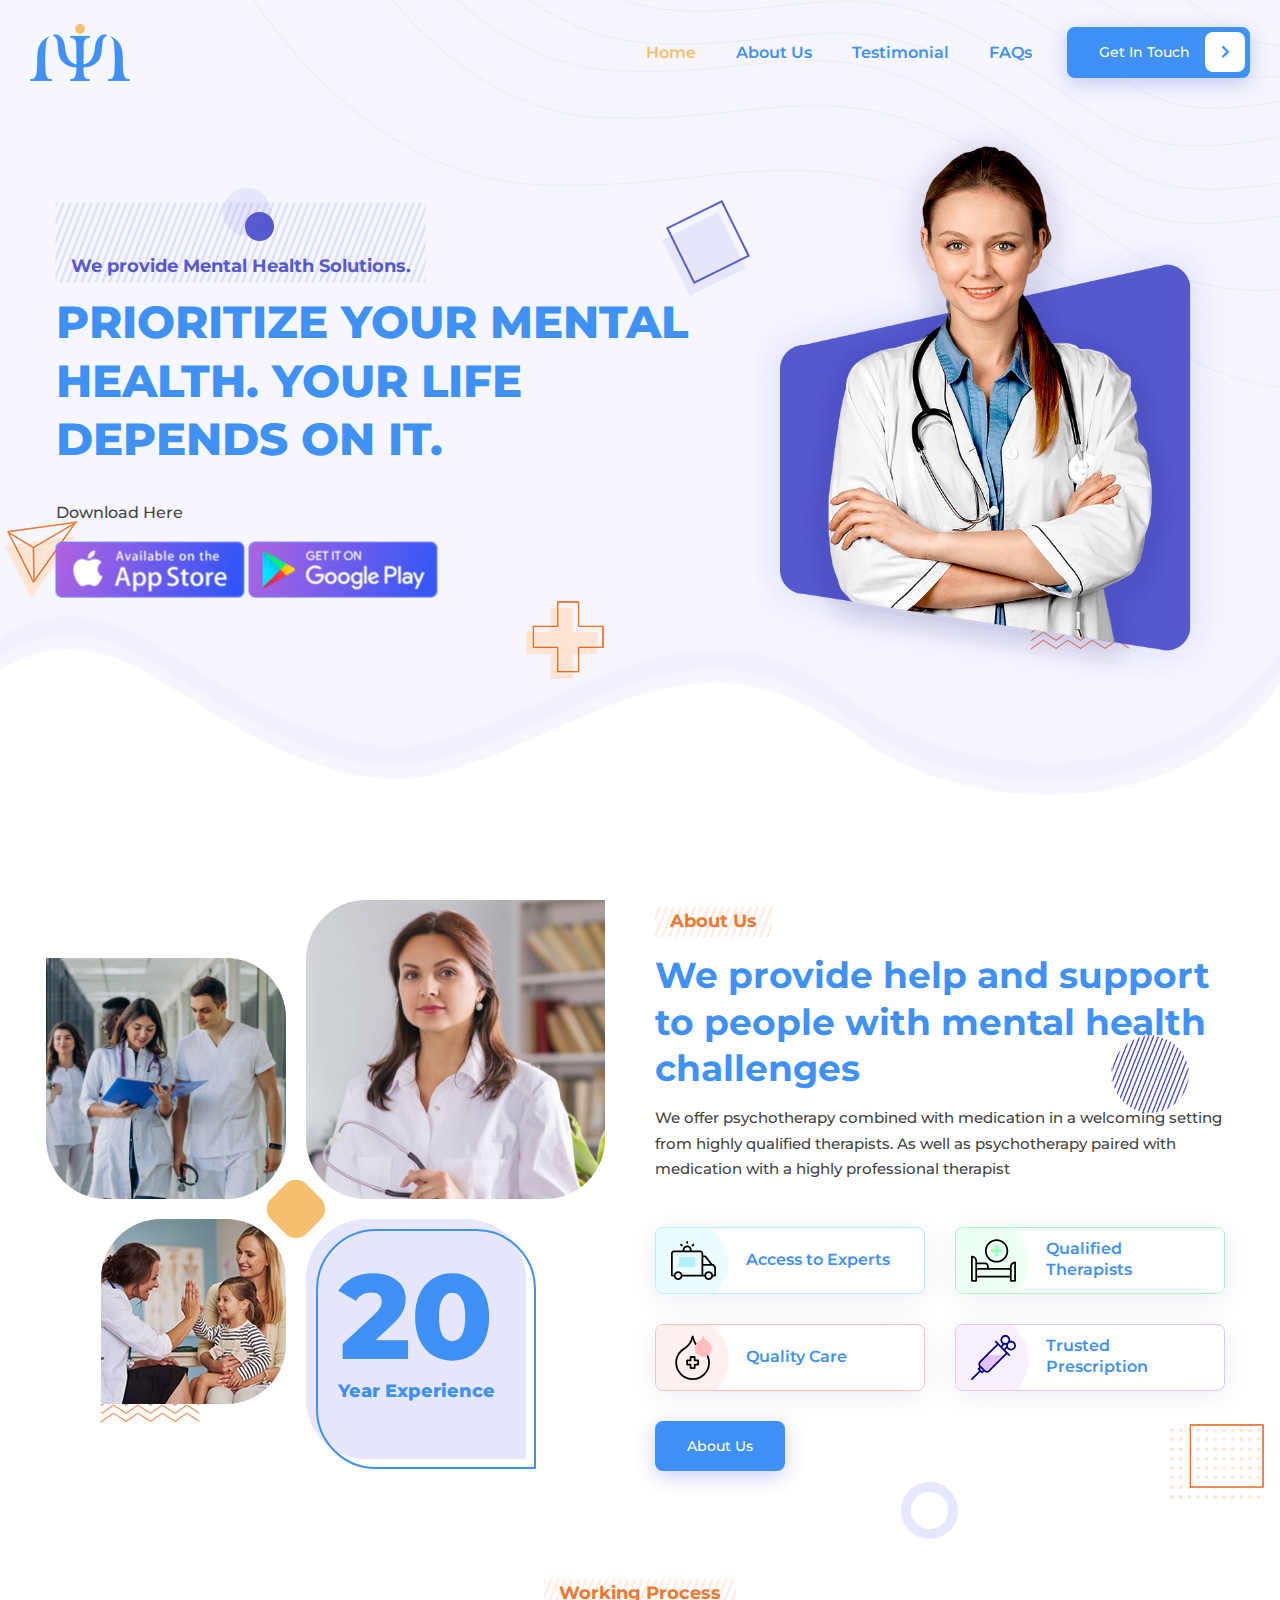
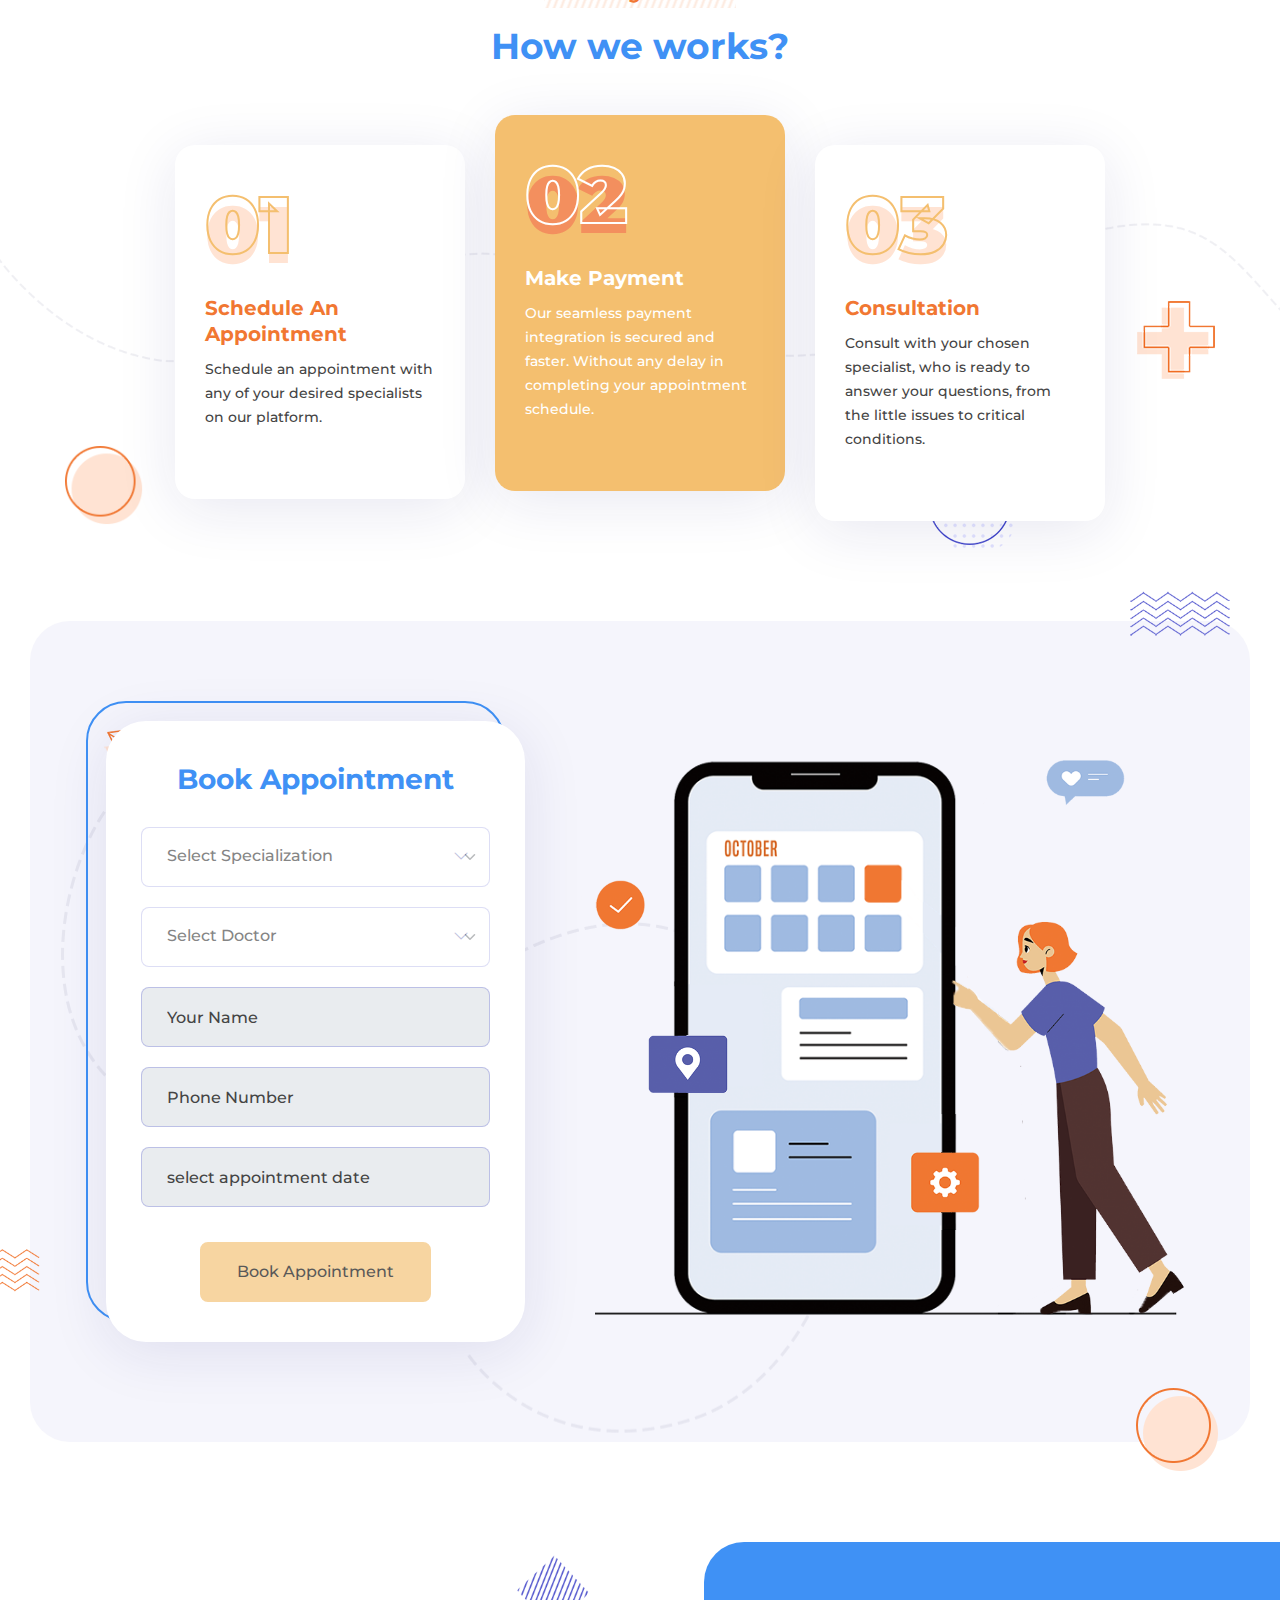
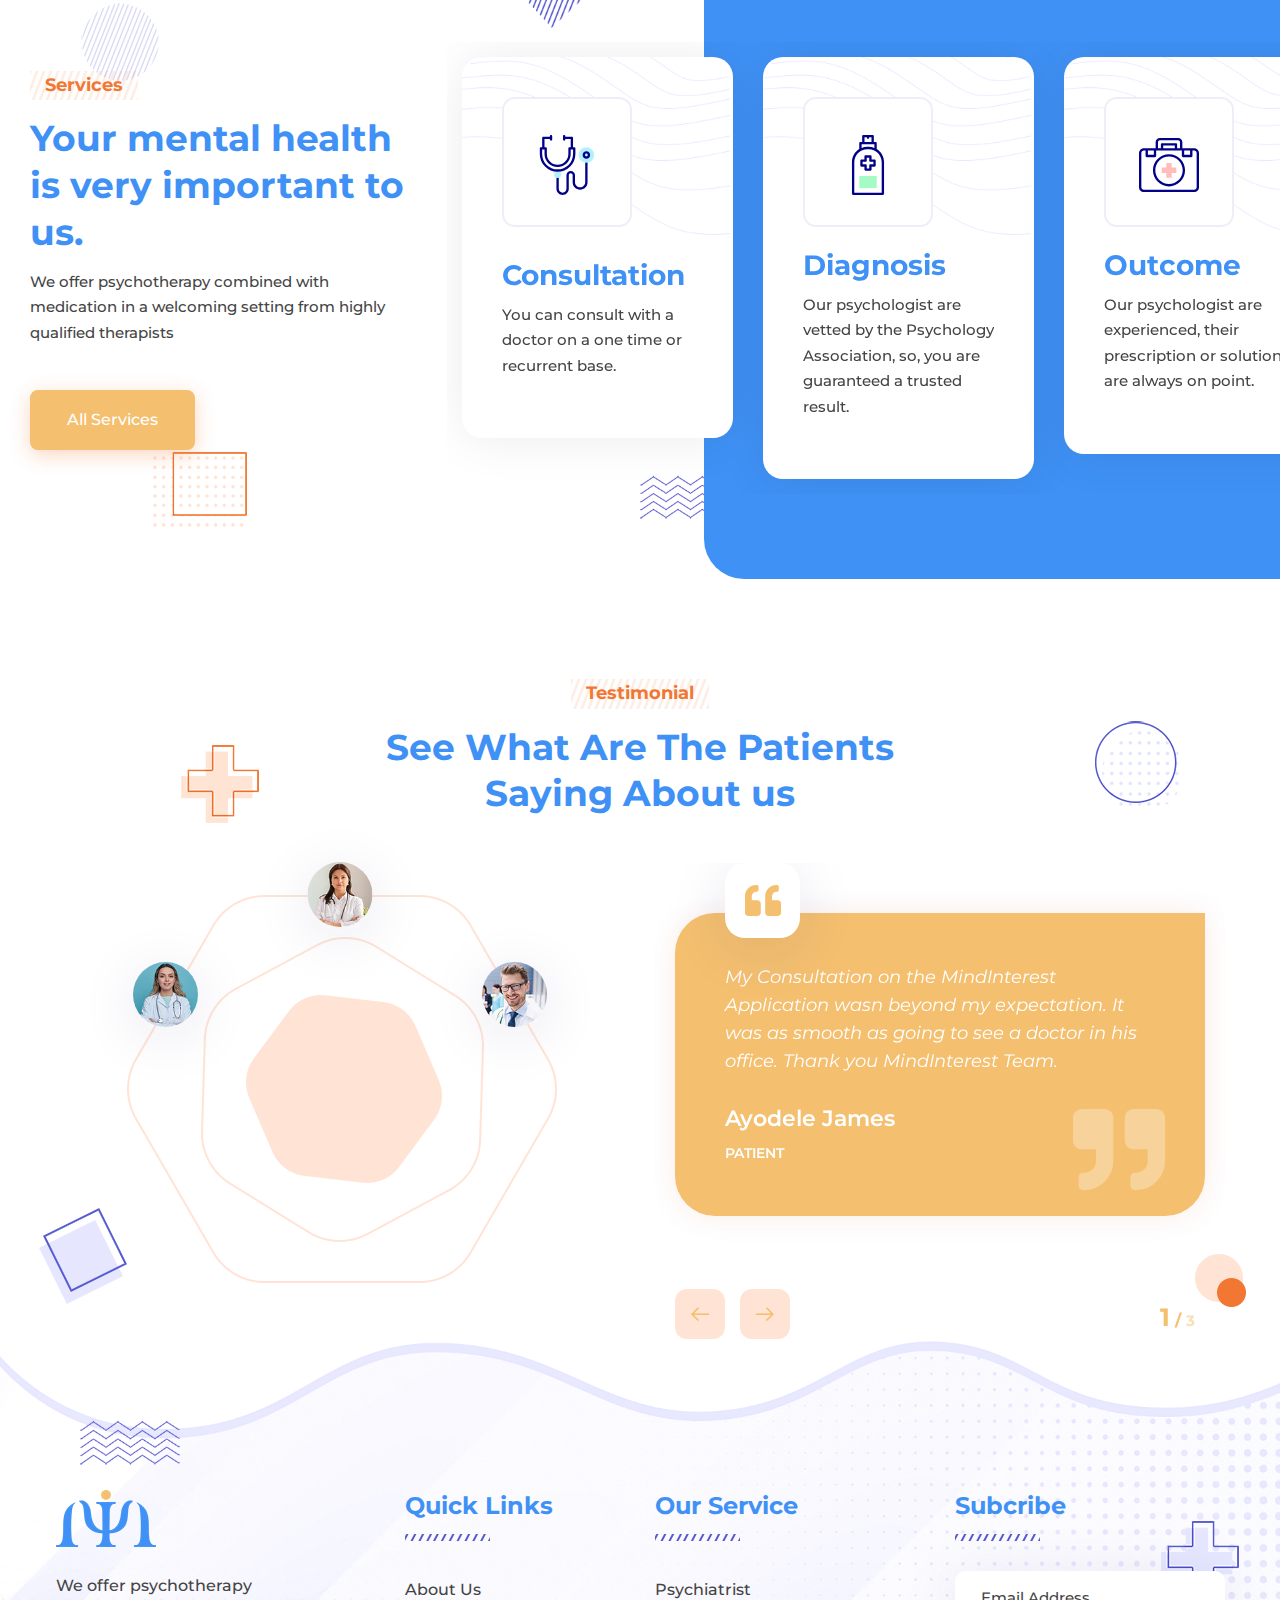
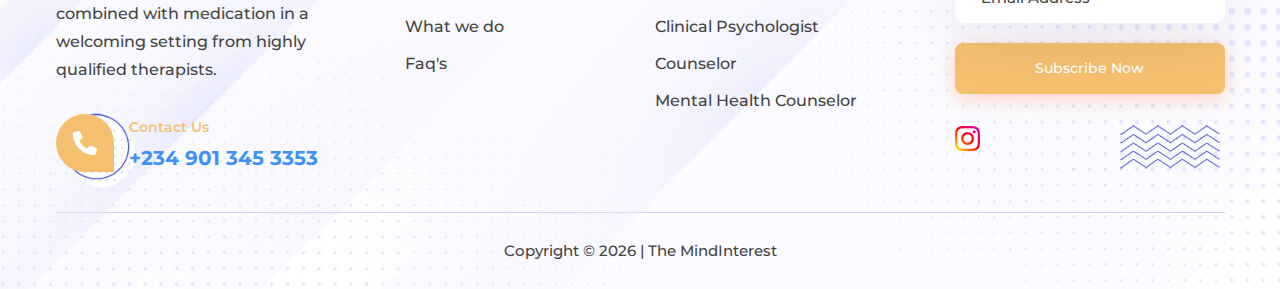
==== index.html @ 2b5a450e "added all the project files" ====
<!DOCTYPE html>
<html lang="en">
<head>
	
	<!-- META ============================================= -->
	<meta charset="utf-8">
	<meta http-equiv="X-UA-Compatible" content="IE=edge">
	
	<!-- OG -->
	<meta name="robots" content="index, follow">
	<meta name="keywords" content="ADHD, Depression, PTSD, e-Healthcare, Medical Health Center, Psychologist, mental health disorders; anxiety, depression, and other psychological disorders" />
	<meta name="author" content="Leom Technologies Limited" />
	<meta name="author" content="Aransiola Ayodele" />
	<meta name="author" content="Ameh Friday Revelation" />
	<meta name="description" content="The MindInterest is an app specially developed to help persons struggling with mental health
	disorders; anxiety, depression, and other psychological disorders." />
	
	<meta property="og:url" content="https://themindinterest.com"/>
	<meta property="og:site_name" content="The MindInterest - Psychologist, Medical & e-Healthcare Platform"/>
	<meta property="og:type" content="website"/>
	<meta property="og:locale" content="en_us"/>
	<meta property="og:title" content="The MindInterest - Psychologist, Medical & e-Healthcare Platform" />
	<meta property="og:description" content="The MindInterest is an app specially developed to help persons struggling with mental health
	disorders; anxiety, depression, and other psychological disorders."/>
	<meta property="og:image" content="https://themindinterest.com/demo-image/brandlogo.pdf"/>
	
	<meta name="twitter:card" content="summary"/>
	<meta name="twitter:url" content="https://twitter.com/leomofthings"/>
	<meta name="twitter:creator" content="@leomofthings"/>
	<meta name="twitter:title" content="PM, Frontend Developer, Community Manager"/>

	
	<meta name="format-detection" content="telephone=no">
	
	<!-- FAVICONS ICON ============================================= -->
	<link rel="icon" href="images/brand-logo/favicon_io/android-chrome-512x512.png" type="image/x-icon" />
	<link rel="shortcut icon" type="image/x-icon" href="images/brand-logo/favicon_io/android-chrome-512x512.png" />
	
	<!-- PAGE TITLE HERE ============================================= -->
	<title>The MindInterest - Home</title>
	
	<!-- MOBILE SPECIFIC ============================================= -->
	<meta name="viewport" content="width=device-width, initial-scale=1">
	
	<!-- All PLUGINS CSS ============================================= -->
    <link rel="stylesheet" type="text/css" href="vendor/bootstrap-select/css/bootstrap-select.min.css">
	<link rel="stylesheet" href="vendor/swiper/swiper.min.css">
    <link rel="stylesheet" type="text/css" href="css/style.css">
	
	<!-- Google Fonts -->
	<link rel="preconnect" href="https://fonts.googleapis.com">
	<link rel="preconnect" href="https://fonts.gstatic.com" crossorigin>
	<link href="https://fonts.googleapis.com/css2?family=Montserrat:wght@100;200;300;400;500;600;700;800;900&family=Poppins:wght@100;200;300;400;500;600;700;800;900&display=swap" rel="stylesheet">

</head>
<body>
<div class="page-wraper">
	<div id="loading-icon-bx">
		<div class="loading-inner">
			<div class="load-one"></div>
			<div class="load-two"></div>
			<div class="load-three"></div>
		</div>
	</div>

	<!-- header -->
	<header class="header header-transparent rs-nav">
		<!-- main header -->
		<div class="sticky-header navbar-expand-lg">
			<div class="menu-bar clearfix">
				<div class="container-fluid clearfix">
					<!-- website logo -->
					<div class="menu-logo logo-dark">
						<a href="index.html"><img src="images/brand-logo/home--logo.png" alt="the mindinterest logo"></a>
					</div>
					<!-- nav toggle button -->
					<button class="navbar-toggler collapsed menuicon justify-content-end" type="button" data-bs-toggle="collapse" data-bs-target="#menuDropdown" aria-controls="menuDropdown" aria-expanded="false" aria-label="Toggle navigation">
						<span></span>
						<span></span>
						<span></span>
					</button>
					<!-- extra nav -->
					<div class="secondary-menu">
						<ul>
							<li class="num-bx"><a href="tel:+2349013453353"><i class="fas fa-phone-alt"></i> +234 901 345 3353</a></li>
							<li class="btn-area"><a href="contact-us.html" class="btn btn-primary shadow">Get In Touch<i class="btn-icon-bx fas fa-chevron-right"></i></a></li>
						</ul>
					</div>
					<div class="menu-links navbar-collapse collapse justify-content-end" id="menuDropdown">
						<div class="menu-logo">
							<a href="index.html"><img src="images/brand-logo/home--logo.png" alt="the mindinterest logo"></a>
						</div>
						<ul class="nav navbar-nav">	
							<li class="active"><a href="index.html">Home</a></li>
							<li><a href="about-us.html">About Us</a></li>
							<li><a href="#testimonial">Testimonial</a></li>
							<li><a href="faq.html">FAQs</a></li>
						</ul>
						<ul class="social-media">
							<li><a target="_blank" href="https://www.facebook.com/" class="btn btn-primary"><i class="fab fa-facebook-f"></i></a></li>
							<li><a target="_blank" href="https://www.linkedin.com/" class="btn btn-primary"><i class="fab fa-linkedin-in"></i></a></li>
							<li><a target="_blank" href="https://twitter.com/" class="btn btn-primary"><i class="fab fa-twitter"></i></a></li>
						</ul>
						<div class="menu-close">
							<i class="ti-close"></i>
						</div>
					</div>
					<!-- Navigation Menu END ==== -->
				</div>
			</div>
		</div>
		<!-- main header END -->
	</header>
	<!-- header END -->
 
	<div class="page-content bg-white">
		
		<!-- Main Banner -->
		<div class="main-banner" style="background-image:url(images/main-banner/bg1.jpg);">
			<div class="container inner-content">
				<div class="row align-items-center">
					<div class="col-lg-7 col-md-6 col-sm-7">
						<h6 class="title-ext text-primary"><br /><br />We provide Mental Health Solutions.</h6>
						<h1>PRIORITIZE YOUR MENTAL HEALTH. YOUR LIFE DEPENDS ON IT.</h1>
						<p>Download Here</p>
						<a href="#!"><img src="images/stores/app-store.png" alt=""></a>
						<a href="#!"><img src="images/stores/play-store.png" alt=""></a>
					</div>
					<div class="col-lg-5 col-md-6 col-sm-5">
						<div class="banner-img">
							<img src="images/demo-images/doctor.png" alt="doctor's image with stesthoscope on her neck">
						</div>
					</div>
				</div>
			</div>
			<img class="pt-img1 animate1" src="images/shap/trangle-orange.png" alt="">
			<img class="pt-img2 animate2" src="images/shap/square-blue.png" alt="">
			<img class="pt-img3 animate3" src="images/shap/chicle-blue-2.png" alt="">
			<img class="pt-img4 animate4" src="images/shap/plus-orange.png" alt="">
			<img class="pt-img5 animate-wave" src="images/shap/wave-orange.png" alt="">
		</div>
		
		<!-- About us -->
		<section class="section-sp1 about-area">
			<div class="container">
				<div class="row align-items-center">
					<div class="col-lg-6 mb-30">
						<div class="about-thumb-area">
							<ul>
								<li><img class="about-thumb1" src="images/demo-images/pic-1.jpg" alt="two doctors viewing patient information on a card"></li>
								<li><img class="about-thumb2" src="images/demo-images/pic-2.jpg" alt="a female doctor holding stesthoscope"></li>
								<li><img class="about-thumb3" src="images/demo-images/pic-3.jpg" alt="a female doctor playing with a child sitting on her mother's leg"></li>
								<li><div class="exp-bx">20<span>Year Experience</span></div></li>
							</ul>
						</div>
					</div>
					<div class="col-lg-6 mb-30">
						<div class="heading-bx">
							<h6 class="title-ext text-secondary">About Us</h6>
							<h2 class="title">We provide help and support to people with mental health challenges</h2>
							<p>We offer psychotherapy combined with medication in a welcoming setting from highly qualified therapists.
								As well as psychotherapy paired with medication with a highly professional therapist
							</p>
						</div>
						<div class="row">
							<div class="col-lg-6 col-sm-6 mb-30 mb-sm-20">
								<div class="feature-container feature-bx1 feature1">
									<div class="icon-md">
										<span class="icon-cell">
											<svg enable-background="new 0 0 512 512" height="85" viewBox="0 0 512 512" width="85" xmlns="http://www.w3.org/2000/svg">
												<path d="m509.82 327.343-21.991-27.599c-1.896-2.381-4.775-3.768-7.82-3.768h-7.712l-74.353-93.385c-1.897-2.383-4.777-3.771-7.823-3.771h-22.862v-22.765c0-19.014-15.43-34.483-34.396-34.483h-97.678v-4.552c0-28.428-23.127-51.555-51.555-51.555s-51.555 23.127-51.555 51.555v4.552h-97.678c-18.966 0-34.397 15.47-34.397 34.484v251.241c0 5.523 4.478 10 10 10h22.279c4.628 22.794 24.758 39.999 48.815 39.999s44.186-17.205 48.814-39.999h250.37c4.628 22.794 24.757 39.999 48.814 39.999s44.187-17.205 48.815-39.999h24.093c5.522 0 10-4.477 10-10v-93.722c0-2.264-.769-4.461-2.18-6.232zm-124.52-108.523 61.432 77.156h-79.474v-77.156zm-233.226-81.799c0-17.399 14.155-31.555 31.555-31.555s31.555 14.156 31.555 31.555v4.552h-63.109v-4.552zm-132.074 39.035c0-7.986 6.459-14.483 14.397-14.483h298.464c7.938 0 14.396 6.497 14.396 14.483v241.241h-217.35c-4.628-22.794-24.757-39.999-48.814-39.999s-44.187 17.205-48.815 39.999h-12.278zm61.094 281.24c-16.44 0-29.816-13.458-29.816-29.999s13.376-29.999 29.816-29.999 29.815 13.458 29.815 29.999-13.375 29.999-29.815 29.999zm347.998 0c-16.44 0-29.815-13.458-29.815-29.999s13.375-29.999 29.815-29.999 29.816 13.458 29.816 29.999-13.376 29.999-29.816 29.999zm62.908-39.999h-14.093c-4.628-22.794-24.758-39.999-48.815-39.999s-44.186 17.205-48.814 39.999h-13.02v-101.321h107.932l16.81 21.096z"/>
												<path d="m183.629 66.808c5.522 0 10-4.477 10-10v-12.104c0-5.523-4.478-10-10-10s-10 4.477-10 10v12.104c0 5.523 4.477 10 10 10z"/>
												<path d="m236.764 94.969c1.934 1.829 4.404 2.736 6.871 2.736 2.652 0 5.299-1.048 7.266-3.127l10.626-11.229c3.796-4.011 3.621-10.341-.391-14.137s-10.341-3.621-14.137.391l-10.626 11.229c-3.796 4.012-3.621 10.341.391 14.137z"/>
												<path d="m116.358 94.579c1.967 2.078 4.613 3.126 7.266 3.126 2.467 0 4.938-.907 6.871-2.737 4.012-3.796 4.187-10.125.391-14.137l-10.627-11.229c-3.796-4.011-10.126-4.187-14.137-.39-4.012 3.796-4.187 10.125-.391 14.137z"/>
												<path d="m90.896 216.592h184.372v113.287h-184.372z" fill="#b2f0fb"/>
											</svg>
										</span> 
									</div>
									<div class="icon-content">
										<h4 class="ttr-title">Access to Experts</h4>
									</div>
								</div>
							</div>
							<div class="col-lg-6 col-sm-6 mb-30 mb-sm-20">
								<div class="feature-container feature-bx1 feature2">
									<div class="icon-md">
										<span class="icon-cell">
											<svg enable-background="new 0 0 512 512" height="85" viewBox="0 0 512 512" width="85" xmlns="http://www.w3.org/2000/svg">
												<path d="m351.524 124.49h-37.907v-37.907h-44.657v37.907h-37.906v44.657h37.906v37.907h44.657v-37.907h37.907z" fill="#a4fcc4"/>
												<path d="m291.289 279.415c73.114 0 132.597-59.482 132.597-132.597s-59.483-132.596-132.597-132.596-132.598 59.482-132.598 132.596 59.484 132.597 132.598 132.597zm0-245.193c62.086 0 112.597 50.511 112.597 112.597s-50.511 112.597-112.597 112.597c-62.087 0-112.598-50.511-112.598-112.597s50.511-112.597 112.598-112.597z"/>
												<path d="m502 267.736c-32.668 0-59.245 26.577-59.245 59.245v13.605h-240.266v-19.048c0-23.625-19.221-42.846-42.846-42.846h-90.398v-17.584c0-32.668-26.577-59.245-59.245-59.245-5.522 0-10 4.478-10 10v275.914c0 5.522 4.478 10 10 10h49.245c5.522 0 10-4.478 10-10v-39.327h373.51v39.327c0 5.522 4.478 10 10 10h49.245c5.522 0 10-4.478 10-10v-210.041c0-5.522-4.478-10-10-10zm-342.356 30.957c12.598 0 22.846 10.249 22.846 22.846v19.048h-113.245v-41.894zm-110.399 179.085h-29.245v-254.623c16.812 4.434 29.245 19.77 29.245 37.954zm20-49.327v-67.864h373.51v67.864zm422.755 49.327h-29.245v-150.797c0-18.185 12.434-33.521 29.245-37.954z"/>
											</svg>
										</span> 
									</div>
									<div class="icon-content">
										<h4 class="ttr-title">Qualified Therapists</h4>
									</div>
								</div>
							</div>
							<div class="col-lg-6 col-sm-6 mb-30 mb-sm-20">
								<div class="feature-container feature-bx1 feature3">
									<div class="icon-md">
										<span class="icon-cell">
											<svg enable-background="new 0 0 512 512" height="85" viewBox="0 0 512 512" width="85" xmlns="http://www.w3.org/2000/svg">
												<path d="m397.886 191.161c-3.545-4.235-9.852-4.797-14.087-1.252-4.235 3.544-4.797 9.851-1.253 14.086 26.684 31.893 41.165 72.339 40.775 113.888-.886 94.681-79.215 172.782-174.608 174.1-48.125.666-93.326-17.479-127.401-51.087-33.708-33.246-52.272-77.526-52.272-124.685 0-59.98 30.361-115.236 81.216-147.809 51.27-32.838 79.187-66.186 93.348-111.507l2.581-8.26 2.58 8.257c9.333 29.869 25.53 55.364 49.516 77.939 4.02 3.786 10.35 3.593 14.136-.428 3.785-4.021 3.594-10.351-.429-14.136-21.713-20.438-35.736-42.471-44.133-69.341l-12.125-38.802c-1.305-4.175-5.171-7.018-9.545-7.018s-8.24 2.843-9.545 7.018l-12.126 38.807c-12.639 40.45-38.072 70.545-85.045 100.63-56.624 36.268-90.429 97.819-90.429 164.65 0 52.553 20.679 101.891 58.228 138.924 37.248 36.736 86.47 56.867 138.888 56.865.941 0 1.891-.006 2.833-.02 51.527-.712 100.087-21.236 136.733-57.792 36.664-36.573 57.12-84.914 57.6-136.118.432-46.301-15.704-91.371-45.436-126.909z"/>
												<path d="m279.576 280.012v-29.712c0-5.523-4.478-10-10-10h-46.783c-5.522 0-10 4.477-10 10v29.712h-29.711c-5.522 0-10 4.477-10 10v46.783c0 5.523 4.478 10 10 10h29.711v29.711c0 5.523 4.478 10 10 10h46.783c5.522 0 10-4.477 10-10v-29.711h29.712c5.522 0 10-4.477 10-10v-46.783c0-5.523-4.478-10-10-10zm19.712 46.783h-29.712c-5.522 0-10 4.477-10 10v29.711h-26.783v-29.711c0-5.523-4.478-10-10-10h-29.711v-26.783h29.711c5.522 0 10-4.477 10-10v-29.712h26.783v29.712c0 5.523 4.478 10 10 10h29.712z"/>
												<path d="m369.497 246.666c51.239-.708 92.983-42.352 93.459-93.223.313-33.486-16.989-62.983-43.266-79.911-21.598-13.914-37.772-29.46-45.4-53.873l-6.143-19.659-6.143 19.661c-7.603 24.331-23.627 39.927-45.19 53.738-26.16 16.756-43.48 45.945-43.48 79.151 0 52.43 43.18 94.848 96.163 94.116z" fill="#ffbdbc"/>
											</svg>
										</span> 
									</div>
									<div class="icon-content">
										<h4 class="ttr-title">Quality Care</h4>
									</div>
								</div>
							</div>
							<div class="col-lg-6 col-sm-6 mb-30 mb-sm-20">
								<div class="feature-container feature-bx1 feature4">
									<div class="icon-md">
										<span class="icon-cell">
											<svg enable-background="new 0 0 512 512" height="85" viewBox="0 0 512 512" width="85" xmlns="http://www.w3.org/2000/svg">	
												<path d="m181.049 229.112-76.87 76.971c-14.045 14.07-14.045 36.883 0 50.953l50.881 50.974c14.045 14.07 36.815 14.07 50.86 0l178.611-178.899h-203.482z" fill="#e2c4ff"/>
												<path d="m495.277 81.339c-10.57-10.578-24.625-16.403-39.574-16.403-3.325 0-6.605.288-9.813.853 3.065-17.397-2.103-35.975-15.505-49.387-10.57-10.577-24.624-16.402-39.574-16.402s-29.003 5.825-39.573 16.402c-21.816 21.83-21.816 57.352 0 79.182 2.71 2.712 5.648 5.111 8.772 7.18l-18.689 18.716-52.105-52.184c-3.902-3.907-10.233-3.912-14.142-.012-3.908 3.902-3.914 10.234-.011 14.143l18.64 18.67-196.602 196.922c-17.56 17.593-17.902 46.002-1.029 64.017l-16.422 16.452c-3.896 3.903-3.896 10.226 0 14.129l12.383 12.406-88.75 88.913c-3.901 3.909-3.896 10.24.013 14.142 1.953 1.948 4.509 2.922 7.065 2.922 2.562 0 5.125-.979 7.078-2.936l88.724-88.887 12.357 12.38c1.876 1.88 4.422 2.936 7.078 2.936s5.202-1.056 7.078-2.936l16.396-16.426c8.547 8.028 19.644 12.432 31.418 12.432 12.28 0 23.825-4.79 32.506-13.487l196.588-196.91 18.617 18.648c1.953 1.956 4.515 2.935 7.077 2.935 2.557 0 5.113-.975 7.065-2.923 3.908-3.902 3.914-10.234.011-14.143l-52.155-52.24 18.732-18.758c2.054 3.126 4.453 6.09 7.198 8.836 10.57 10.577 24.624 16.402 39.573 16.402s29.003-5.825 39.574-16.402c21.817-21.831 21.817-57.352.001-79.182zm-129.892-50.8c6.792-6.796 15.822-10.539 25.426-10.539s18.635 3.743 25.427 10.539c13.407 13.416 13.997 34.875 1.773 49.001-.638.583-1.266 1.183-1.881 1.799-.616.617-1.214 1.245-1.795 1.882-6.533 5.671-14.791 8.766-23.524 8.766-9.604 0-18.634-3.743-25.427-10.54-14.025-14.035-14.025-36.873.001-50.908zm-239.787 380.799-24.74-24.786 9.327-9.344 14.287 14.313 10.454 10.473zm73.244-10.392c-4.903 4.912-11.42 7.617-18.352 7.617s-13.449-2.705-18.353-7.617l-50.881-50.975c-10.134-10.152-10.134-26.672-.001-36.823l196.578-196.898 87.616 87.767zm177.227-244.657-20.619-20.654 24.634-24.669c3.498.676 7.086 1.021 10.727 1.021 3.325 0 6.606-.288 9.813-.853-1.189 6.75-1.139 13.678.151 20.413zm105.062-9.905c-6.792 6.796-15.823 10.539-25.427 10.539s-18.635-3.743-25.427-10.539c-13.407-13.416-13.998-34.875-1.773-49.001.638-.583 1.266-1.183 1.881-1.799.617-.617 1.215-1.246 1.797-1.884 6.532-5.67 14.789-8.764 23.521-8.764 9.604 0 18.635 3.743 25.427 10.54 14.026 14.035 14.026 36.873.001 50.908z" fill="#020288"/>
											</svg>
										</span> 
									</div>
									<div class="icon-content">
										<h4 class="ttr-title">Trusted Prescription</h4>
									</div>
								</div>
							</div>
						</div>
						<a href="about-us.html" class="btn btn-primary shadow">About Us</a>
					</div>
				</div>
			</div>
			<img class="pt-img1 animate-wave" src="images/shap/wave-orange.png" alt="">
			<img class="pt-img2 animate2" src="images/shap/circle-small-blue.png" alt="">
			<img class="pt-img3 animate-rotate" src="images/shap/line-circle-blue.png" alt="">
			<img class="pt-img4 animate-wave" src="images/shap/square-dots-orange.png" alt="">
			<img class="pt-img5 animate2" src="images/shap/square-blue.png" alt="">
		</section>
		
		<!-- Our Progress -->
		<section class="section-area section-sp5 work-area" style="background-image: url(images/background/line-bg1.png); background-repeat: no-repeat; background-position: center; background-size: 100%;">
			<div class="container-sm">
				<div class="heading-bx text-center">
					<h6 class="title-ext text-secondary">Working Process</h6>
					<h2 class="title">How we works?</h2>
				</div>
				<div class="row justify-content-center">
					<div class="col-lg-4 col-sm-6 mb-30">
						<div class="work-bx">
							<div class="work-num-bx">01</div>
							<div class="work-content">
								<h5 class="title text-secondary mb-10">Schedule An Appointment</h5>
								<p>Schedule an appointment with any of your desired specialists on our platform.</p>
							</div>
							</div>
					</div>
					<div class="col-lg-4 col-sm-6 mb-30">
						<div class="work-bx active">
							<div class="work-num-bx">02</div>
							<div class="work-content">
								<h5 class="title text-secondary mb-10">Make Payment</h5>
								<p>Our seamless payment integration is secured and faster. Without any delay in completing your appointment schedule.</p>
							</div>
						</div>
					</div>
					<div class="col-lg-4 col-sm-6 mb-30">
						<div class="work-bx">
							<div class="work-num-bx">03</div>
							<div class="work-content">
								<h5 class="title text-secondary mb-10">Consultation</h5>
								<p>Consult with your chosen specialist, who is ready to answer your questions, from the little issues to critical conditions.</p>
							</div>
						</div>
					</div>
				</div>
			</div>
			<img class="pt-img1 animate1" src="images/shap/circle-orange.png" alt="">
			<img class="pt-img2 animate2" src="images/shap/plus-orange.png" alt="">
			<img class="pt-img3 animate3" src="images/shap/circle-dots.png" alt="">
		</section>
			
		<!-- Appointment -->
		<section class="section-area account-wraper1">
			<div class="container-fluid">
				<div class="appointment-inner section-sp2" style="background-image: url(images/appointment/line-bg.png); background-repeat: no-repeat; background-position: 20px 140px;">
					<div class="container">
						<div class="row align-items-center">
							<div class="col-xl-5 col-lg-6 col-md-6">
								<div class="appointment-form form-wraper">
									<h3 class="title">Book Appointment</h3>
									<form action="#">
										<div class="form-group">
											<select class="form-select" disabled>
												<option selected>Select Specialization</option>
												<option value="1">One</option>
											</select>
										</div>
										<div class="form-group">
											<select class="form-select" disabled>
												<option selected>Select Doctor</option>
												<option value="1">One</option>
											</select>
										</div>
										<div class="form-group">
											<input type="text" class="form-control" placeholder="Your Name" disabled>
										</div>
										<div class="form-group">
											<input type="number" class="form-control" placeholder="Phone Number" disabled>
										</div>
										<div class="form-group">
											<input type="text" placeholder="select appointment date" class="form-control" disabled>
										</div>
										<button type="submit" class="btn btn-secondary btn-lg" disabled>Book Appointment</button>
									</form>
								</div>
							</div>
							<div class="col-xl-7 col-lg-6 col-md-6">
								<div class="appointment-thumb">
									<img src="images/appointment/mobile.png" alt="">
									<div class="images-group">
										<img class="img1" src="images/appointment/women.png" alt="">
										<img class="img2" src="images/appointment/map-pin.png" alt="">
										<img class="img3" src="images/appointment/setting.png" alt="">
										<img class="img4" src="images/appointment/check.png" alt="">
										<img class="img5" src="images/appointment/chat.png" alt="">
									</div>
								</div>
							</div>
						</div>					
					</div>	
					<img class="pt-img1 animate1" src="images/shap/trangle-orange.png" alt="">
					<img class="pt-img2 animate-wave" src="images/shap/wave-orange.png" alt="">
					<img class="pt-img3 animate-wave" src="images/shap/wave-blue.png" alt="">
					<img class="pt-img4 animate2" src="images/shap/circle-orange.png" alt="">
				</div>					
			</div>
		</section>
		
		<!-- service -->
		<section class="section-area section-sp1 service-wraper">
			<div class="row align-items-center">
				<div class="col-xl-4 col-lg-7 mb-30">	
					<div class="heading-bx">
						<h6 class="title-ext text-secondary">Services</h6>
						<h2 class="title">Your mental health is very important to us.</h2>
						<p>We offer psychotherapy combined with medication in a welcoming setting from highly qualified therapists</p>
					</div>
					<a href="services.html" class="btn btn-secondary btn-lg shadow">All Services</a>
				</div>
				<div class="col-xl-8 mb-15">	
					<div class="swiper-container service-slide">
						<div class="swiper-wrapper">
							<div class="swiper-slide">
								<div class="feature-container feature-bx2 feature1">
									<div class="feature-box-xl mb-30">
										<span class="icon-cell">
											<svg enable-background="new 0 0 512 512" height="80" viewBox="0 0 512 512" width="80" xmlns="http://www.w3.org/2000/svg">	
												<path d="m218.578 512c-29.085 0-52.748-23.656-52.748-52.734v-102.154c0-5.522 4.477-10 10-10s10 4.478 10 10v102.153c0 18.05 14.69 32.734 32.748 32.734s32.748-14.685 32.748-32.734v-116.18c0-20.084 16.343-36.423 36.432-36.423s36.432 16.339 36.432 36.423v59.66c0 24.042 19.567 43.602 43.619 43.602s43.619-19.56 43.619-43.602v-170.256c0-5.522 4.477-10 10-10s10 4.478 10 10v170.256c0 35.07-28.54 63.602-63.619 63.602s-63.619-28.531-63.619-63.602v-59.66c0-9.056-7.371-16.423-16.432-16.423s-16.432 7.367-16.432 16.423v116.181c0 29.078-23.663 52.734-52.748 52.734z" fill="#020288"/>
												<ellipse cx="175.83" cy="336.898" fill="#b2f0fb" rx="30.275" ry="30.265"/>
												<path d="m317.745 103.718h-10.12v-78.989c0-5.522-4.477-10-10-10h-55.743v-4.729c0-5.522-4.477-10-10-10s-10 4.478-10 10v29.456c0 5.522 4.477 10 10 10s10-4.478 10-10v-4.728h45.743v68.989h-10.119c-5.523 0-10 4.478-10 10v47.531c0 50.532-41.126 91.644-91.677 91.644-50.55 0-91.676-41.111-91.676-91.644v-47.531c0-5.522-4.477-10-10-10h-10.119v-68.988h45.743v4.728c0 5.522 4.477 10 10 10s10-4.478 10-10v-29.457c0-5.522-4.477-10-10-10s-10 4.478-10 10v4.729h-55.743c-5.523 0-10 4.478-10 10v78.989h-10.119c-5.523 0-10 4.478-10 10v47.531c0 83.741 68.149 151.869 151.915 151.869s151.915-68.128 151.915-151.869v-47.531c0-5.523-4.477-10-10-10zm-10 57.531c0 72.713-59.177 131.869-131.915 131.869s-131.915-59.156-131.915-131.869v-37.531h20.238v37.531c0 61.561 50.098 111.644 111.676 111.644s111.677-50.083 111.677-111.644v-37.531h20.239z" fill="#020288"/>
												<ellipse cx="421.426" cy="170.539" fill="#b2f0fb" rx="66.659" ry="66.637"/>
												<path d="m421.427 202.534c-17.646 0-32.001-14.353-32.001-31.995s14.356-31.994 32.001-31.994 32.001 14.353 32.001 31.994c0 17.643-14.356 31.995-32.001 31.995zm0-43.989c-6.618 0-12.001 5.381-12.001 11.994 0 6.614 5.384 11.995 12.001 11.995s12.001-5.381 12.001-11.995c0-6.613-5.384-11.994-12.001-11.994z" fill="#020288"/>
											</svg>
										</span> 
									</div>
									<div class="icon-content">
										<h3 class="ttr-title">Consultation</h3>
										<p>You can consult with a doctor on a one time or recurrent base.</p>
									</div>
								</div>
							</div>
							<div class="swiper-slide">
								<div class="feature-container feature-bx2 feature2">
									<div class="feature-box-xl mb-20">
										<span class="icon-cell">
											<svg enable-background="new 0 0 512 512" height="80" viewBox="0 0 512 512" width="80" xmlns="http://www.w3.org/2000/svg">
												<g fill="#020288">
													<path d="m311.734 208.706h-25.074v-25.083c0-5.522-4.478-10-10-10h-41.32c-5.523 0-10 4.478-10 10v25.083h-25.074c-5.523 0-10 4.478-10 10v41.33c0 5.522 4.477 10 10 10h25.074v25.082c0 5.522 4.477 10 10 10h41.32c5.522 0 10-4.478 10-10v-25.082h25.074c5.522 0 10-4.478 10-10v-41.33c0-5.522-4.477-10-10-10zm-10 41.33h-25.074c-5.522 0-10 4.478-10 10v25.082h-21.32v-25.082c0-5.522-4.477-10-10-10h-25.074v-21.33h25.074c5.523 0 10-4.478 10-10v-25.083h21.32v25.083c0 5.522 4.478 10 10 10h25.074z"/>
													<path d="m330.566 120.217v-51.05c0-5.522-4.478-10-10-10h-14.759v-49.167c0-5.522-4.478-10-10-10h-79.616c-5.523 0-10 4.478-10 10v49.167h-14.758c-5.523 0-10 4.478-10 10v51.049c-37.43 23.089-62.429 64.475-62.429 111.589v270.195c0 5.522 4.477 10 10 10h253.992c5.522 0 10-4.478 10-10v-270.194c0-47.115-24.999-88.501-62.43-111.589zm-104.374-100.217h19.808v2.559c0 5.522 4.477 10 10 10 5.522 0 10-4.478 10-10v-2.559h19.808v39.167h-59.616zm-24.759 59.167h109.133v30.965c-15.03-6.023-31.427-9.338-48.583-9.338h-11.967c-17.156 0-33.552 3.315-48.583 9.338zm171.563 412.833h-233.992v-260.194c0-61.212 49.8-111.012 111.012-111.012h11.967c61.213 0 111.013 49.8 111.013 111.012z"/>
													<path d="m181.465 350.096h149.069v102.32h-149.069z" fill="#a4fcc4"/>
												</g>
											</svg>
										</span> 
									</div>
									<div class="icon-content">
										<h3 class="ttr-title">Diagnosis</h3>
										<p>Our psychologist are vetted by the Psychology Association, so, you are guaranteed a trusted result.</p>
									</div>
								</div>
							</div>
							<div class="swiper-slide">
								<div class="feature-container feature-bx2 feature3">
									<div class="feature-box-xl mb-20">
										<span class="icon-cell">
											<svg enable-background="new 0 0 512 512" height="80" viewBox="0 0 512 512" width="80" xmlns="http://www.w3.org/2000/svg">
												<path d="m318.39 278.299h-39.263v-39.262h-46.254v39.262h-39.263v46.255h39.263v39.263h46.254v-39.263h39.263z" fill="#ffbdbc"/>
												<g fill="#020288">
													<path d="m256 164.444c-75.533 0-136.983 61.45-136.983 136.982s61.45 136.983 136.983 136.983 136.983-61.45 136.983-136.982-61.45-136.983-136.983-136.983zm0 253.965c-64.504 0-116.983-52.479-116.983-116.982s52.479-116.983 116.983-116.983 116.983 52.479 116.983 116.982-52.479 116.983-116.983 116.983z"/>
													<path d="m470.541 112.15h-100.492v-50.962c0-20.205-16.429-36.643-36.623-36.643h-154.853c-20.194 0-36.623 16.438-36.623 36.643v50.963h-100.491c-22.86-.001-41.459 18.598-41.459 41.458v292.387c0 22.86 18.599 41.459 41.459 41.459h429.082c22.86 0 41.459-18.599 41.459-41.459v-292.387c0-22.86-18.599-41.459-41.459-41.459zm-34.541 20v36.68h-50.511v-36.68zm-274.049-70.962c0-9.177 7.457-16.643 16.623-16.643h154.854c9.166 0 16.623 7.466 16.623 16.643v50.963h-24.765v-32.806c0-5.522-4.477-10-10-10h-118.57c-5.523 0-10 4.478-10 10v32.806h-24.765zm44.765 50.962v-22.805h98.568v22.806h-98.568zm-80.205 20v36.68h-50.511v-36.68zm365.489 313.846c0 11.833-9.626 21.459-21.459 21.459h-429.082c-11.833 0-21.459-9.626-21.459-21.459v-292.387c0-11.833 9.626-21.459 21.459-21.459h14.541v46.68c0 5.522 4.477 10 10 10h70.511c5.523 0 10-4.478 10-10v-46.68h218.979v46.68c0 5.522 4.477 10 10 10h70.51c5.523 0 10-4.478 10-10v-46.68h14.541c11.833 0 21.459 9.626 21.459 21.459z"/>
												</g>
											</svg>
										</span> 
									</div>
									<div class="icon-content">
										<h3 class="ttr-title">Outcome</h3>
										<p>Our psychologist are experienced, their prescription or solution are always on point.</p>
									</div>
								</div>
							</div>
							<div class="swiper-slide">
								<div class="feature-container feature-bx2 feature1">
									<div class="feature-box-xl mb-20">
										<span class="icon-cell">
											<svg enable-background="new 0 0 512 512" height="85" viewBox="0 0 512 512" width="85" xmlns="http://www.w3.org/2000/svg">	
												<path d="m181.049 229.112-76.87 76.971c-14.045 14.07-14.045 36.883 0 50.953l50.881 50.974c14.045 14.07 36.815 14.07 50.86 0l178.611-178.899h-203.482z" fill="#e2c4ff"/>
												<path d="m495.277 81.339c-10.57-10.578-24.625-16.403-39.574-16.403-3.325 0-6.605.288-9.813.853 3.065-17.397-2.103-35.975-15.505-49.387-10.57-10.577-24.624-16.402-39.574-16.402s-29.003 5.825-39.573 16.402c-21.816 21.83-21.816 57.352 0 79.182 2.71 2.712 5.648 5.111 8.772 7.18l-18.689 18.716-52.105-52.184c-3.902-3.907-10.233-3.912-14.142-.012-3.908 3.902-3.914 10.234-.011 14.143l18.64 18.67-196.602 196.922c-17.56 17.593-17.902 46.002-1.029 64.017l-16.422 16.452c-3.896 3.903-3.896 10.226 0 14.129l12.383 12.406-88.75 88.913c-3.901 3.909-3.896 10.24.013 14.142 1.953 1.948 4.509 2.922 7.065 2.922 2.562 0 5.125-.979 7.078-2.936l88.724-88.887 12.357 12.38c1.876 1.88 4.422 2.936 7.078 2.936s5.202-1.056 7.078-2.936l16.396-16.426c8.547 8.028 19.644 12.432 31.418 12.432 12.28 0 23.825-4.79 32.506-13.487l196.588-196.91 18.617 18.648c1.953 1.956 4.515 2.935 7.077 2.935 2.557 0 5.113-.975 7.065-2.923 3.908-3.902 3.914-10.234.011-14.143l-52.155-52.24 18.732-18.758c2.054 3.126 4.453 6.09 7.198 8.836 10.57 10.577 24.624 16.402 39.573 16.402s29.003-5.825 39.574-16.402c21.817-21.831 21.817-57.352.001-79.182zm-129.892-50.8c6.792-6.796 15.822-10.539 25.426-10.539s18.635 3.743 25.427 10.539c13.407 13.416 13.997 34.875 1.773 49.001-.638.583-1.266 1.183-1.881 1.799-.616.617-1.214 1.245-1.795 1.882-6.533 5.671-14.791 8.766-23.524 8.766-9.604 0-18.634-3.743-25.427-10.54-14.025-14.035-14.025-36.873.001-50.908zm-239.787 380.799-24.74-24.786 9.327-9.344 14.287 14.313 10.454 10.473zm73.244-10.392c-4.903 4.912-11.42 7.617-18.352 7.617s-13.449-2.705-18.353-7.617l-50.881-50.975c-10.134-10.152-10.134-26.672-.001-36.823l196.578-196.898 87.616 87.767zm177.227-244.657-20.619-20.654 24.634-24.669c3.498.676 7.086 1.021 10.727 1.021 3.325 0 6.606-.288 9.813-.853-1.189 6.75-1.139 13.678.151 20.413zm105.062-9.905c-6.792 6.796-15.823 10.539-25.427 10.539s-18.635-3.743-25.427-10.539c-13.407-13.416-13.998-34.875-1.773-49.001.638-.583 1.266-1.183 1.881-1.799.617-.617 1.215-1.246 1.797-1.884 6.532-5.67 14.789-8.764 23.521-8.764 9.604 0 18.635 3.743 25.427 10.54 14.026 14.035 14.026 36.873.001 50.908z" fill="#020288"/>
											</svg>
										</span> 
									</div>
								</div>
							</div>
						</div>
					</div>					
				</div>	 
			</div>
			<img class="pt-img1 animate-rotate" src="images/shap/line-circle-blue.png" alt="">
			<img class="pt-img2 animate2" src="images/shap/square-dots-orange.png" alt="">
			<img class="pt-img3 animate-wave" src="images/shap/wave-blue.png" alt="">
			<img class="pt-img4 animate1" src="images/shap/square-rotate.png" alt="">
		</section>
		
		<!-- Testimonial -->
		<section class="section-area section-sp3 testimonial-wraper" id="testimonial">
			<div class="container">
				<div class="heading-bx text-center">
					<h6 class="title-ext text-secondary">Testimonial</h6>
					<h2 class="title m-b0">See What Are The Patients <br>Saying About us</h2>
				</div>
				<div class="row align-items-center">
					<div class="col-lg-6 text-center">
						<div class="thumb-wraper">
							<img class="bg-img" src="images/testimonials/shape.png" alt="">
							<ul>
								<li data-member="1"><a href="javascript:void(0);"><img src="images/demo-images/pic1.jpg" alt=""/></a></li>
								<li data-member="2"><a href="javascript:void(0);"><img src="images/demo-images/pic2.jpg" alt=""/></a></li>
								<li data-member="3"><a href="javascript:void(0);"><img src="images/demo-images/pic3.jpg" alt=""/></a></li>
							</ul>
						</div>
					</div>
					<div class="col-lg-6">
						<div class="swiper-container testimonial-slide">
							<div class="swiper-wrapper">
								<div class="swiper-slide" data-rel="1">
									<div class="testimonial-bx">
										<div class="testimonial-content">
											<p>My Consultation on the MindInterest Application wasn beyond my expectation. It was as smooth as going to see a doctor in his office. Thank you MindInterest Team.</p>
										</div>
										<div class="client-info">
											<h5 class="name">Ayodele James</h5>
											<p>patient</p>
										</div>
										<div class="quote-icon">
											<i class="fas fa-quote-left"></i>
										</div>
									</div>
								</div>
								<div class="swiper-slide" data-rel="2">
									<div class="testimonial-bx">
										<div class="testimonial-content">
											<p>It was depression that got this app to be recommended for me. I never expected much as I just need someone to talk to. I was glad the doctor is an expert, took his time to help me out of my state, and made sure I was fine.</p>
										</div>
										<div class="client-info">
											<h5 class="name">Grace Oluchi</h5>
											<p>patient</p>
										</div>
										<div class="quote-icon">
											<i class="fas fa-quote-left"></i>
										</div>
									</div>
								</div>
								<div class="swiper-slide" data-rel="3">
									<div class="testimonial-bx">
										<div class="testimonial-content">
											<p>Thank you Dr. Sam. I am very happy to get consulted by you. I was having issues, managing my ADHD, but since my few series with him, I have gor better.</p>
										</div>
										<div class="client-info">
											<h5 class="name">Keneth Ruth</h5>
											<p>Patient</p>
										</div>
										<div class="quote-icon">
											<i class="fas fa-quote-left"></i>
										</div>
									</div>
								</div>
							</div>
							<div class="swiper-button-prev test-btn-prev"><i class="las la-arrow-left"></i></div>
							<div class="swiper-button-next test-btn-next"><i class="las la-arrow-right"></i></div>
							<div class="swiper-pagination"></div>
						</div>
					</div>
				</div>
			</div>
			<img class="pt-img1 animate1" src="images/shap/plus-orange.png" alt="">
			<img class="pt-img2 animate2" src="images/shap/square-blue.png" alt="">
			<img class="pt-img3 animate3" src="images/shap/circle-dots.png" alt="">
			<img class="pt-img4 animate4" src="images/shap/circle-orange-2.png" alt="">
		</section>
	</div>
	
	<!-- Footer ==== -->
	<footer class="footer" style="background-image:url(images/background/footer.jpg);">
		<!-- Footer Top -->
		<div class="footer-top">
			<div class="container">
				<div class="row">
					<div class="col-xl-3 col-lg-3 col-md-6">
						<div class="widget widget_info">
							<div class="footer-logo">
								<a href="index.html"><img src="images/brand-logo/home--logo.png" alt=""></a>
							</div>
							<div class="ft-contact">
								<p>We offer psychotherapy combined with medication in a welcoming setting from highly qualified therapists.
								</p>
								<div class="contact-bx">
									<div class="icon"><i class="fas fa-phone-alt"></i></div>
									<div class="contact-number">
										<span>Contact Us</span>
										<h4 class="number"> +234 901 345 3353</h4>
									</div>
								</div>
							</div>
						</div>
					</div>
					<div class="col-xl-3 col-lg-3 col-6">
						<div class="widget footer_widget ml-50">
							<h3 class="footer-title">Quick Links</h3>
							<ul>
								<li><a href="about-us.html"><span>About Us</span></a></li>
								<li><a href="services.html"><span>What we do</span></a></li>
								<li><a href="faq.html"><span>Faq's</span></a></li>
							</ul>
						</div>
					</div>
					<div class="col-xl-3 col-lg-3 col-6">
						<div class="widget footer_widget">
							<h3 class="footer-title">Our Service</h3>
							<ul>
								<li><a href="#"><span>Psychiatrist</span></a></li>
								<li><a href="#"><span>Clinical Psychologist</span></a></li>
								<li><a href="#"><span>Counselor</span></a></li>
								<li><a href="#"><span>Mental Health Counselor</span></a></li>
							</ul>
						</div>
					</div>
					<div class="col-xl-3 col-lg-3 col-md-6">
                        <div class="widget widget_form">
                            <h3 class="footer-title">Subcribe</h3>
							<form class="subscribe-form subscription-form mb-30" action="script/mailchamp.php" method="post">
								<div class="ajax-message"></div>
								<div class="input-group">
									<input name="email" required="required" class="form-control" placeholder="Email Address" type="email">
								</div>
								<button name="submit" value="Submit" type="submit" class="btn btn-secondary shadow w-100">Subscribe Now</button>	
							</form>
							<div class="footer-social-link">
								<ul>
									<!-- <li><a target="_blank" href="https://www.facebook.com/"><img src="images/social/facebook.png" alt=""/></a></li> -->
								 	<!-- <li><a target="_blank" href="https://twitter.com/"><img src="images/social/twitter.png" alt=""/></a></li> -->
									<li><a target="_blank" href="https://www.instagram.com/themindinterest/"><img src="images/social/instagram.png" alt=""/></a></li>
								</ul>
							</div>
						</div>
                    </div>
                </div>
            </div>
        </div>
		<!-- footer bottom -->
		<div class="container">
			<div class="footer-bottom">
                <div class="row">
                    <div class="col-12 text-center">
						<p class="copyright-text">Copyright © <span id="year"></span> | The MindInterest</p>
					</div>
                </div>
            </div>
		</div>
		<!-- footer-shape -->
		<img class="pt-img1 animate-wave" src="images/shap/wave-blue.png" alt="">
		<img class="pt-img2 animate1" src="images/shap/circle-dots.png" alt="">
		<img class="pt-img3 animate-rotate" src="images/shap/plus-blue.png" alt="">
		<img class="pt-img4 animate-wave" src="images/shap/wave-blue.png" alt="">
	</footer>
    <!-- Footer END ==== -->
	<button class="back-to-top fa fa-chevron-up"></button>
</div>
<!-- JAVASCRIPT FILES ========================================= -->
<script src="js/jquery.min.js"></script>
<script src="vendor/bootstrap/js/bootstrap.bundle.min.js"></script>
<script src="vendor/bootstrap-select/js/bootstrap-select.min.js"></script>
<script src="vendor/swiper/swiper.min.js"></script>
<script src="vendor/magnific-popup/jquery.magnific-popup.js"></script>
<script src="js/functions.js"></script>
<script src="js/contact.js"></script>
<script src="js/year.js"></script>
</body>
</html>
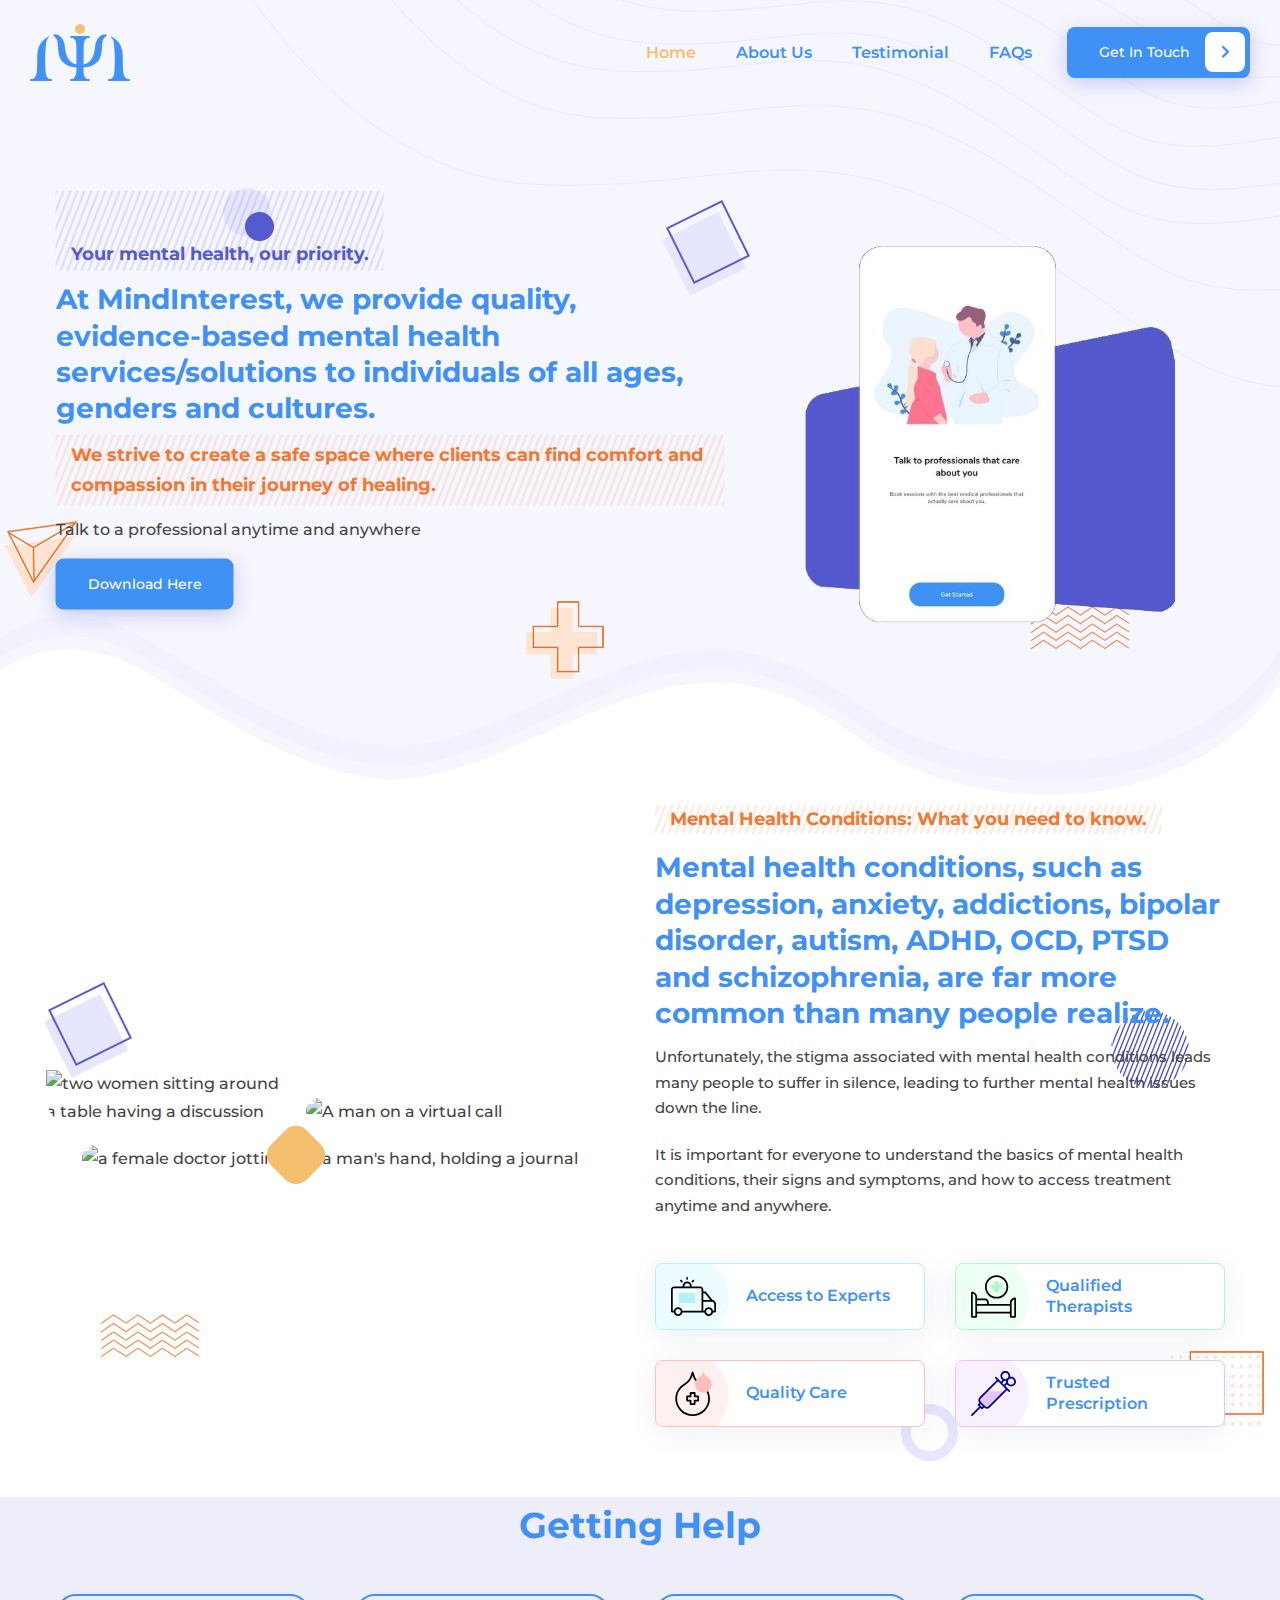
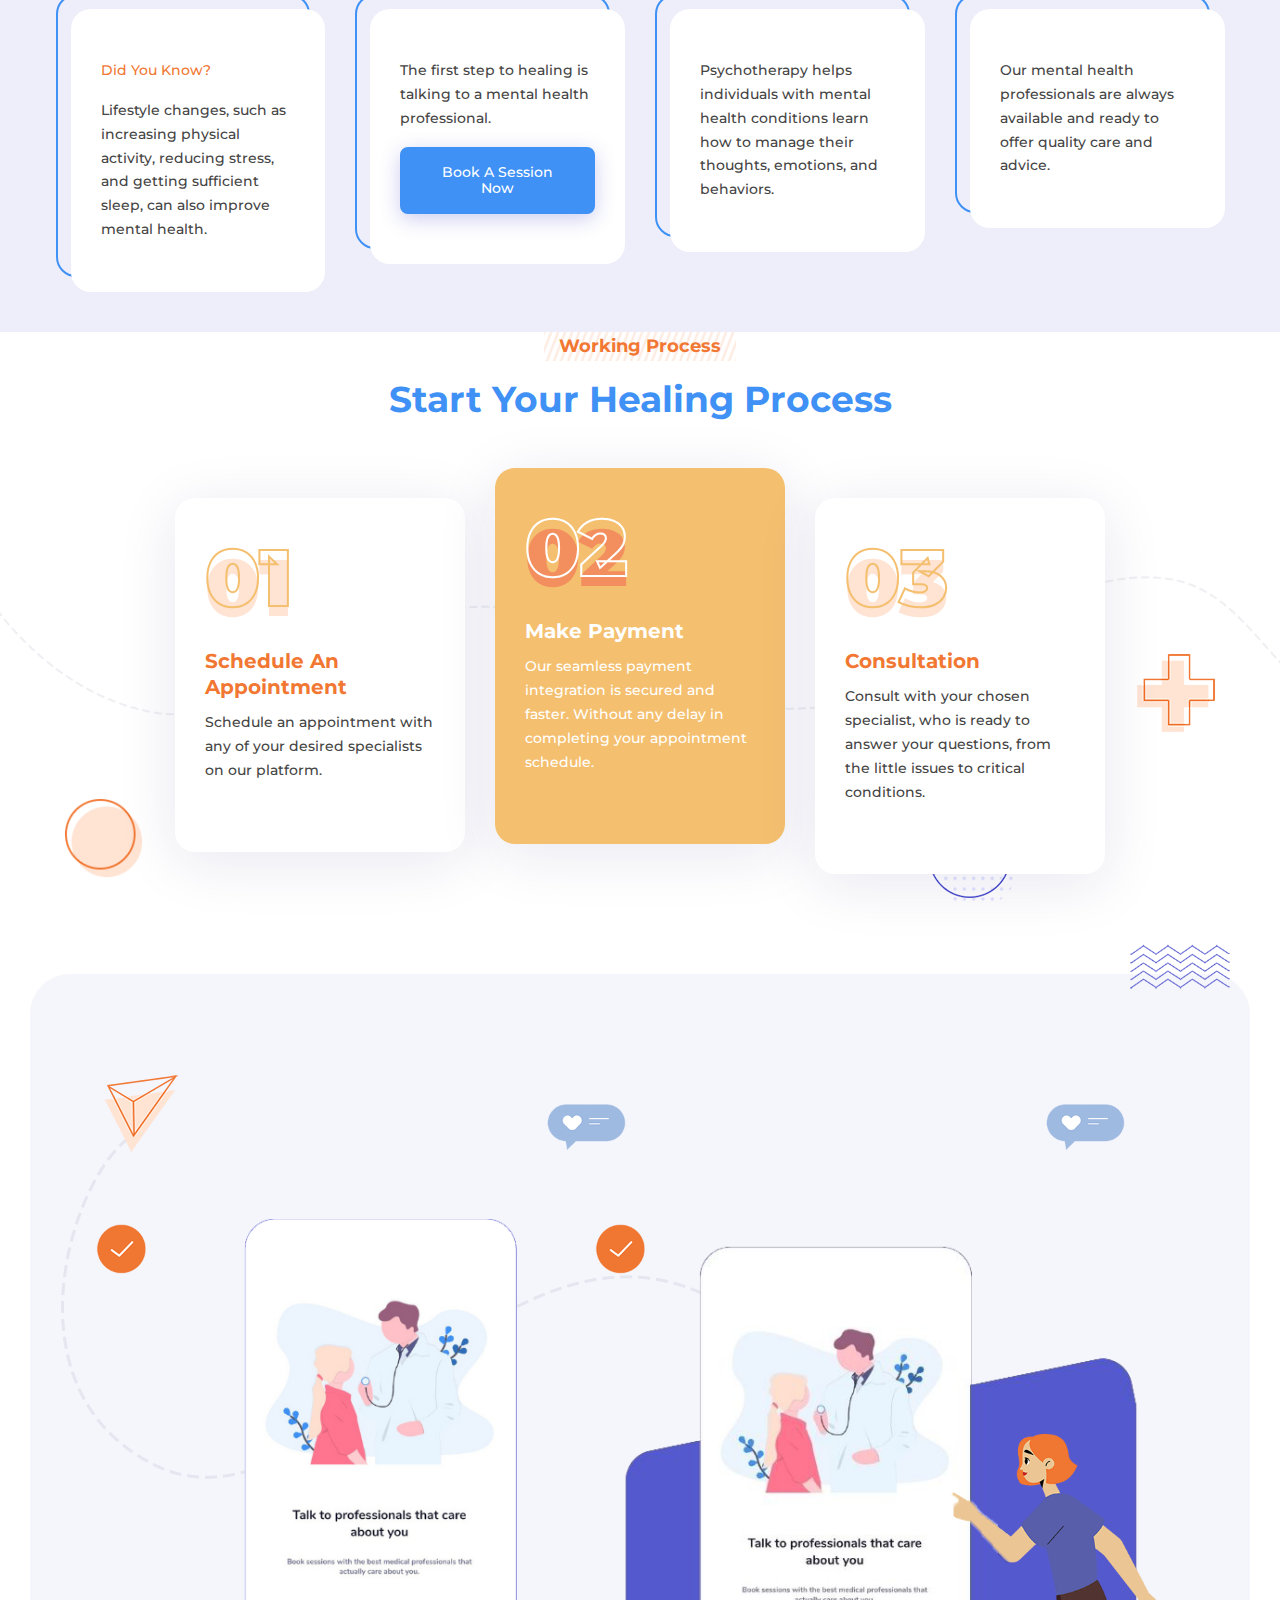
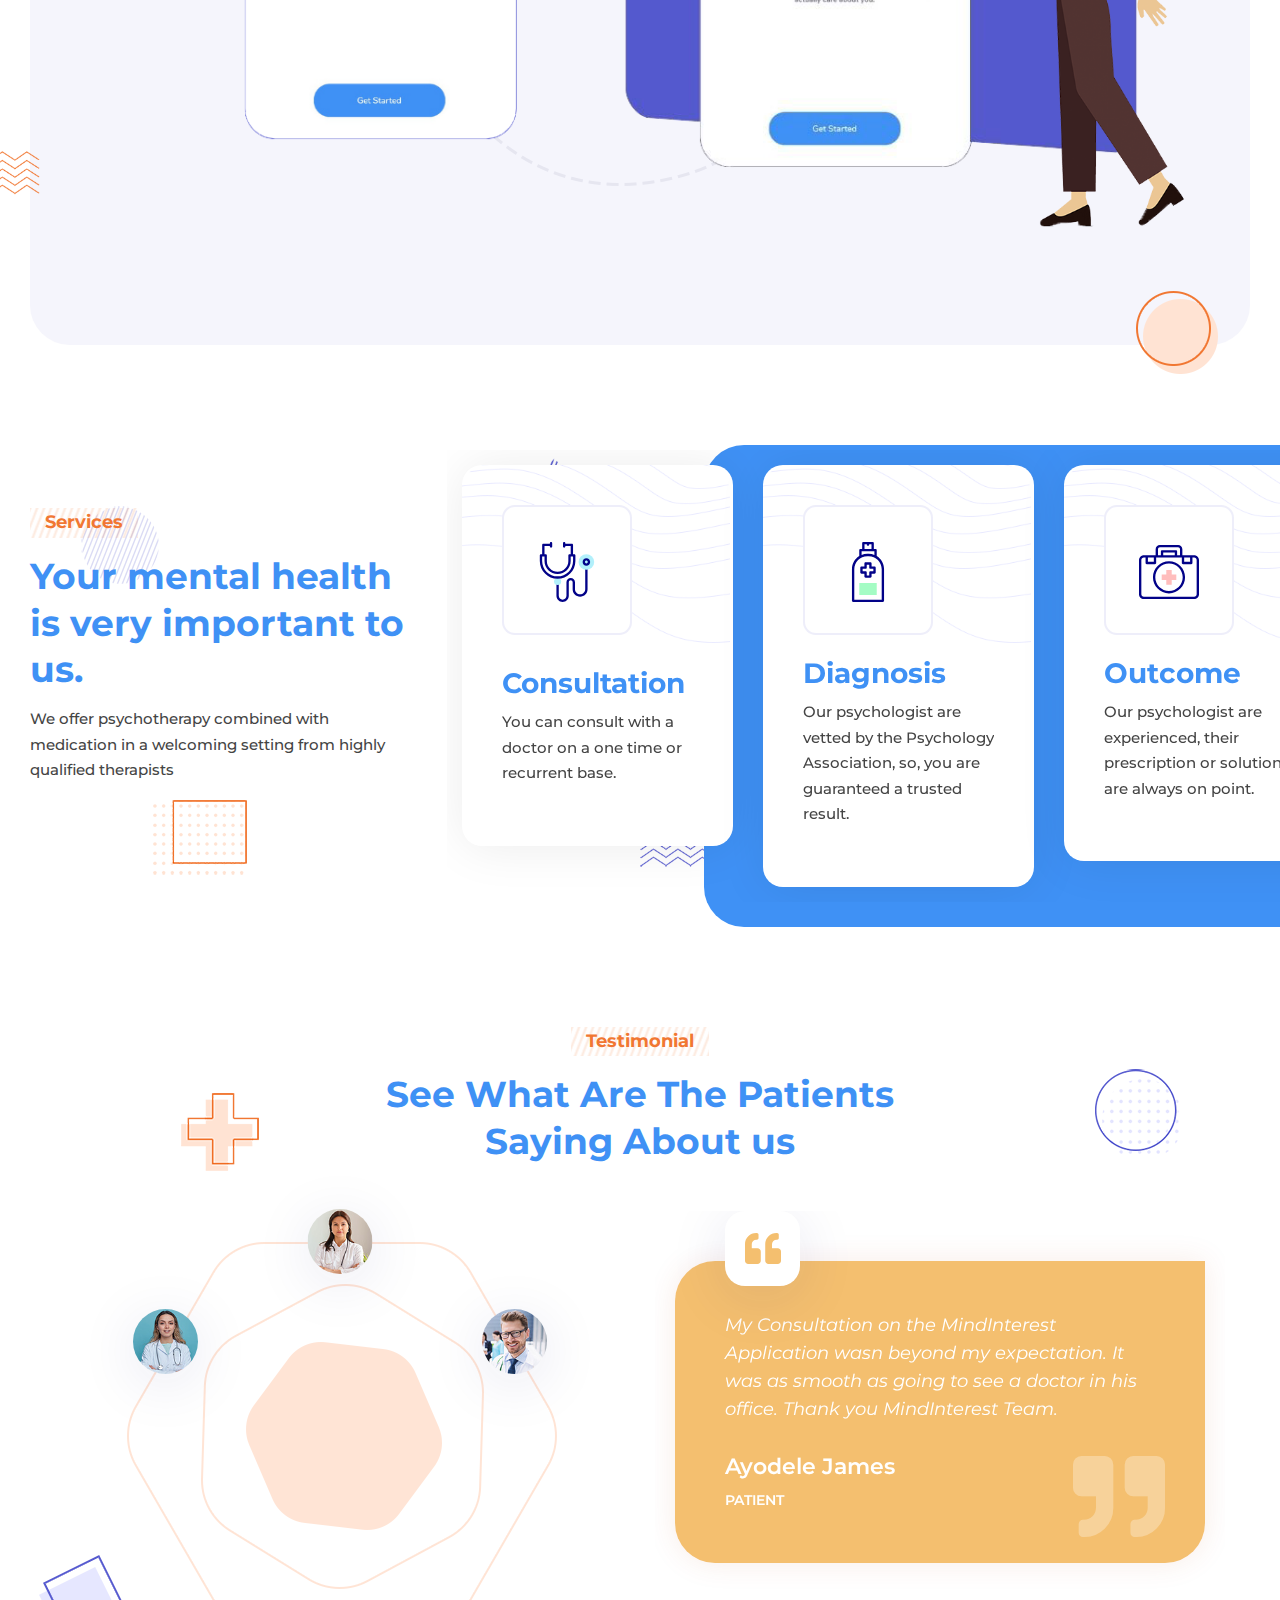
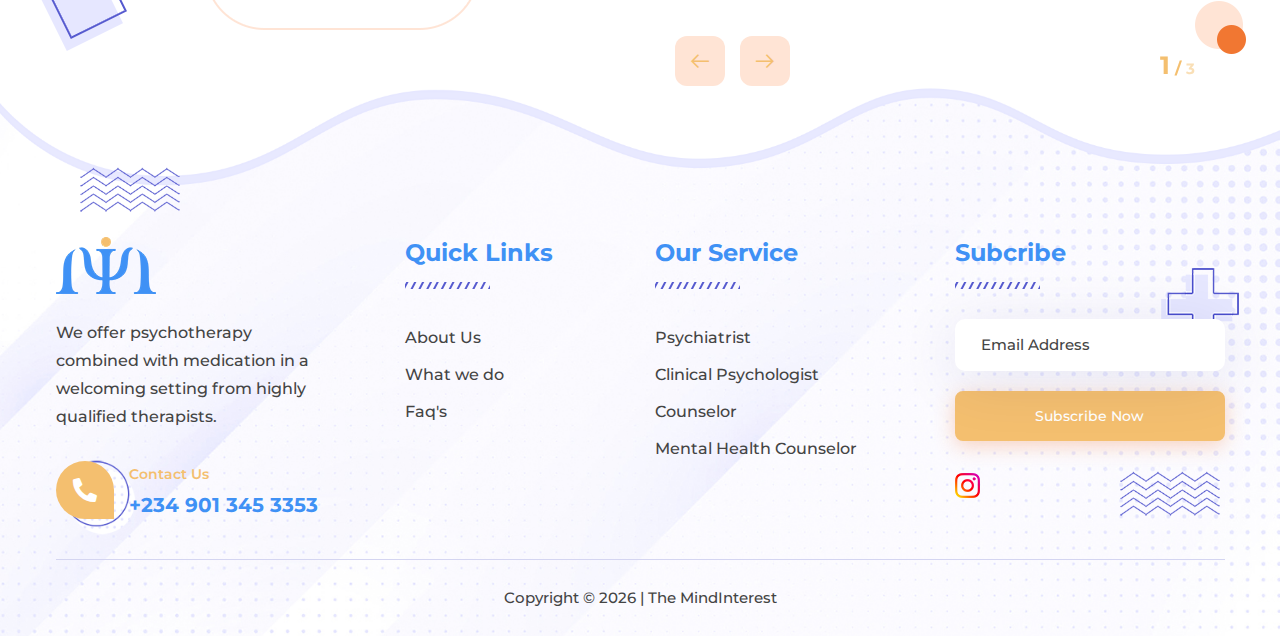
==== commit 1b2dadbf: "updated code base and adjust the content" ====
--- a/index.html
+++ b/index.html
@@ -120,15 +120,21 @@
 			<div class="container inner-content">
 				<div class="row align-items-center">
 					<div class="col-lg-7 col-md-6 col-sm-7">
-						<h6 class="title-ext text-primary"><br /><br />We provide Mental Health Solutions.</h6>
-						<h1>PRIORITIZE YOUR MENTAL HEALTH. YOUR LIFE DEPENDS ON IT.</h1>
-						<p>Download Here</p>
-						<a href="#!"><img src="images/stores/app-store.png" alt=""></a>
-						<a href="#!"><img src="images/stores/play-store.png" alt=""></a>
+						<h6 class="title-ext text-primary"><br /><br />Your mental health, our priority.</h6>
+						<h3>At MindInterest, we provide quality, evidence-based mental health services/solutions to
+							individuals of all ages, genders and cultures.</h3>
+						<p class="title-ext text-secondary">We strive to create a safe space where
+							clients can find comfort and compassion in their journey of healing.</p>
+
+
+						<p>Talk to a professional anytime and anywhere</p>
+						<!-- <a href="#!"><img src="images/stores/app-store.png" alt=""></a>
+						<a href="#!"><img src="images/stores/play-store.png" alt=""></a> -->
+						<a href="#" class="btn btn-primary shadow">Download Here</a>
 					</div>
 					<div class="col-lg-5 col-md-6 col-sm-5">
 						<div class="banner-img">
-							<img src="images/demo-images/doctor.png" alt="doctor's image with stesthoscope on her neck">
+							<img src="images/demo-images/hero-img.png" alt="app interface on a purple background">
 						</div>
 					</div>
 				</div>
@@ -147,19 +153,24 @@
 					<div class="col-lg-6 mb-30">
 						<div class="about-thumb-area">
 							<ul>
-								<li><img class="about-thumb1" src="images/demo-images/pic-1.jpg" alt="two doctors viewing patient information on a card"></li>
-								<li><img class="about-thumb2" src="images/demo-images/pic-2.jpg" alt="a female doctor holding stesthoscope"></li>
-								<li><img class="about-thumb3" src="images/demo-images/pic-3.jpg" alt="a female doctor playing with a child sitting on her mother's leg"></li>
-								<li><div class="exp-bx">20<span>Year Experience</span></div></li>
+								<li><img class="about-thumb1" src="https://res.cloudinary.com/leomiscoding/image/upload/c_fill,h_254,w_254/v1677018735/photo-1573497491208-6b1acb260507.jpg" alt="two women sitting around a table having a discussion"></li>
+								<li><img class="about-thumb2" src="https://res.cloudinary.com/leomiscoding/image/upload/c_fill,h_325,w_325/v1677017623/photo-1616587894289-86480e533129.jpg" alt="A man on a virtual call"></li>
+								<li><img class="about-thumb3" src="https://res.cloudinary.com/leomiscoding/image/upload/c_fill,h_185,w_185/v1677017170/pexels-photo-6098057.jpg" alt="a female doctor jotting"></li>
+								<li><img class="about-thumb2" src="https://res.cloudinary.com/leomiscoding/image/upload/c_fit,h_325,w_325/v1677018512/pexels-photo-5699458.jpg" alt="a man's hand, holding a journal"></li>
 							</ul>
 						</div>
 					</div>
 					<div class="col-lg-6 mb-30">
 						<div class="heading-bx">
-							<h6 class="title-ext text-secondary">About Us</h6>
-							<h2 class="title">We provide help and support to people with mental health challenges</h2>
-							<p>We offer psychotherapy combined with medication in a welcoming setting from highly qualified therapists.
-								As well as psychotherapy paired with medication with a highly professional therapist
+							<h6 class="title-ext text-secondary">Mental Health Conditions: What you need to know.</h6>
+							<h3 class="title">Mental health conditions, such as depression, anxiety, addictions, bipolar disorder,
+								autism, ADHD, OCD, PTSD and schizophrenia, are far more common than many
+								people realize.</h3>
+							<p>Unfortunately, the stigma associated with mental health conditions
+								leads many people to suffer in silence, leading to further mental health issues down
+								the line.</p>
+							<p>It is important for everyone to understand the basics of mental health conditions,
+								their signs and symptoms, and how to access treatment anytime and anywhere.
 							</p>
 						</div>
 						<div class="row">
@@ -229,7 +240,6 @@
 								</div>
 							</div>
 						</div>
-						<a href="about-us.html" class="btn btn-primary shadow">About Us</a>
 					</div>
 				</div>
 			</div>
@@ -240,12 +250,49 @@
 			<img class="pt-img5 animate2" src="images/shap/square-blue.png" alt="">
 		</section>
 		
-		<!-- Our Progress -->
+		<!-- Fact section -->
+		<section class="section-sp1 service-wraper2">
+			<div class="container">
+				<div class="heading-bx text-center">
+					<h2 class="title">Getting Help</h2>
+				</div>
+				<div class="row">
+					<div class="col-xl-3 col-sm-6 mb-30">
+						<div class="feature-container feature-bx3">
+							<p class="title-ext text-secondary">Did You Know?</p>
+							<p>Lifestyle changes, such as increasing physical activity, reducing stress, and getting sufficient sleep, can also improve mental health.</p>
+						</div>
+					</div>
+					<div class="col-xl-3 col-sm-6 mb-30">
+						<div class="feature-container feature-bx3">
+							<p>
+								The first step to healing is talking to a mental health professional.
+							</p>
+							<a href="#" class="btn btn-primary shadow">Book A Session Now</a>
+						</div>
+					</div>
+					<div class="col-xl-3 col-sm-6 mb-30">
+						<div class="feature-container feature-bx3">
+							<p>Psychotherapy helps individuals with mental health conditions learn how to manage their thoughts, emotions, and behaviors.</p>
+						</div>
+					</div>
+					<div class="col-xl-3 col-sm-6 mb-30">
+						<div class="feature-container feature-bx3">
+							<p>
+								Our mental health professionals are always available and ready to offer quality care and advice.
+							</p>
+						</div>
+					</div>
+				</div>
+			</div>
+		</section>
+
+		<!-- Our Process -->
 		<section class="section-area section-sp5 work-area" style="background-image: url(images/background/line-bg1.png); background-repeat: no-repeat; background-position: center; background-size: 100%;">
 			<div class="container-sm">
 				<div class="heading-bx text-center">
 					<h6 class="title-ext text-secondary">Working Process</h6>
-					<h2 class="title">How we works?</h2>
+					<h2 class="title">Start Your Healing Process</h2>
 				</div>
 				<div class="row justify-content-center">
 					<div class="col-lg-4 col-sm-6 mb-30">
@@ -277,9 +324,9 @@
 					</div>
 				</div>
 			</div>
-			<img class="pt-img1 animate1" src="images/shap/circle-orange.png" alt="">
-			<img class="pt-img2 animate2" src="images/shap/plus-orange.png" alt="">
-			<img class="pt-img3 animate3" src="images/shap/circle-dots.png" alt="">
+			<img class="pt-img1 animate1" src="images/shap/circle-orange.png" alt="n orange circle">
+			<img class="pt-img2 animate2" src="images/shap/plus-orange.png" alt="an orange plus sign">
+			<img class="pt-img3 animate3" src="images/shap/circle-dots.png" alt="a circle dots">
 		</section>
 			
 		<!-- Appointment -->
@@ -289,41 +336,19 @@
 					<div class="container">
 						<div class="row align-items-center">
 							<div class="col-xl-5 col-lg-6 col-md-6">
-								<div class="appointment-form form-wraper">
-									<h3 class="title">Book Appointment</h3>
-									<form action="#">
-										<div class="form-group">
-											<select class="form-select" disabled>
-												<option selected>Select Specialization</option>
-												<option value="1">One</option>
-											</select>
-										</div>
-										<div class="form-group">
-											<select class="form-select" disabled>
-												<option selected>Select Doctor</option>
-												<option value="1">One</option>
-											</select>
-										</div>
-										<div class="form-group">
-											<input type="text" class="form-control" placeholder="Your Name" disabled>
-										</div>
-										<div class="form-group">
-											<input type="number" class="form-control" placeholder="Phone Number" disabled>
-										</div>
-										<div class="form-group">
-											<input type="text" placeholder="select appointment date" class="form-control" disabled>
-										</div>
-										<button type="submit" class="btn btn-secondary btn-lg" disabled>Book Appointment</button>
-									</form>
+								<div class="appointment-thumb">
+									<img src="images/shot.png" alt="app screenshot">
+									<div class="images-group">
+										<img class="img4" src="images/appointment/check.png" alt="">
+										<img class="img5" src="images/appointment/chat.png" alt="">
+									</div>
 								</div>
 							</div>
 							<div class="col-xl-7 col-lg-6 col-md-6">
 								<div class="appointment-thumb">
-									<img src="images/appointment/mobile.png" alt="">
+									<img src="images/demo-images/hero-img.png" alt="">
 									<div class="images-group">
 										<img class="img1" src="images/appointment/women.png" alt="">
-										<img class="img2" src="images/appointment/map-pin.png" alt="">
-										<img class="img3" src="images/appointment/setting.png" alt="">
 										<img class="img4" src="images/appointment/check.png" alt="">
 										<img class="img5" src="images/appointment/chat.png" alt="">
 									</div>
@@ -348,7 +373,7 @@
 						<h2 class="title">Your mental health is very important to us.</h2>
 						<p>We offer psychotherapy combined with medication in a welcoming setting from highly qualified therapists</p>
 					</div>
-					<a href="services.html" class="btn btn-secondary btn-lg shadow">All Services</a>
+					<!-- <a href="services.html" class="btn btn-secondary btn-lg shadow">All Services</a> -->
 				</div>
 				<div class="col-xl-8 mb-15">	
 					<div class="swiper-container service-slide">
--- a/css/style.css
+++ b/css/style.css
@@ -2984,7 +2984,7 @@
 
 .nav-link {
   display: block;
-  padding: 0.5rem 1rem;
+  padding: 0.2rem 1rem;
   color: #3F91F5;
   text-decoration: none;
   transition: color 0.15s ease-in-out, background-color 0.15s ease-in-out, border-color 0.15s ease-in-out; }
@@ -9058,16 +9058,16 @@
 	3.5 Section Spacing
 =================== */
 .section-sp1 {
-  padding-top: 100px;
-  padding-bottom: 70px; }
+  padding-top: 5px;
+  padding-bottom: 10px; }
   @media only screen and (max-width: 1199px) {
     .section-sp1 {
-      padding-top: 70px;
-      padding-bottom: 40px; } }
+      padding-top: 10px;
+      padding-bottom: 10px; } }
   @media only screen and (max-width: 991px) {
     .section-sp1 {
-      padding-top: 50px;
-      padding-bottom: 20px; } }
+      padding-top: 10px;
+      padding-bottom: 10px; } }
 
 .section-sp2 {
   padding-top: 100px;
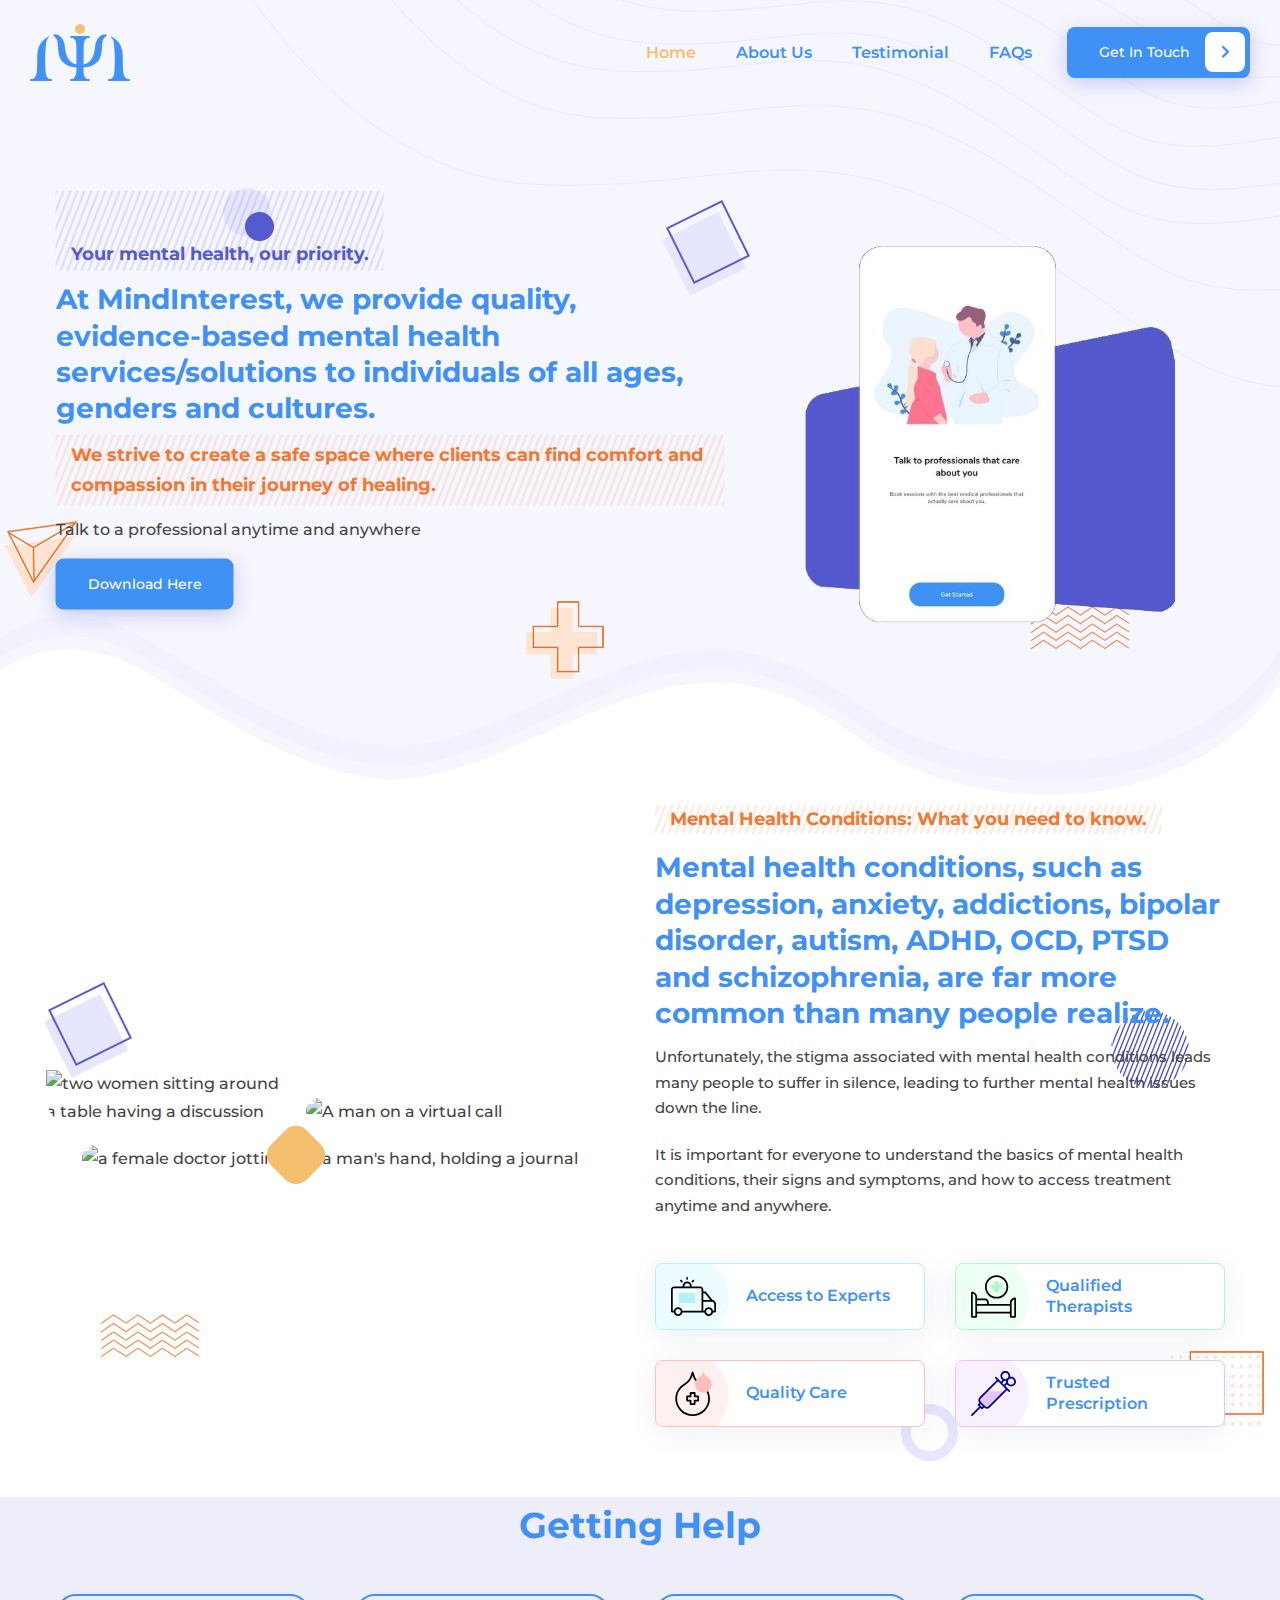
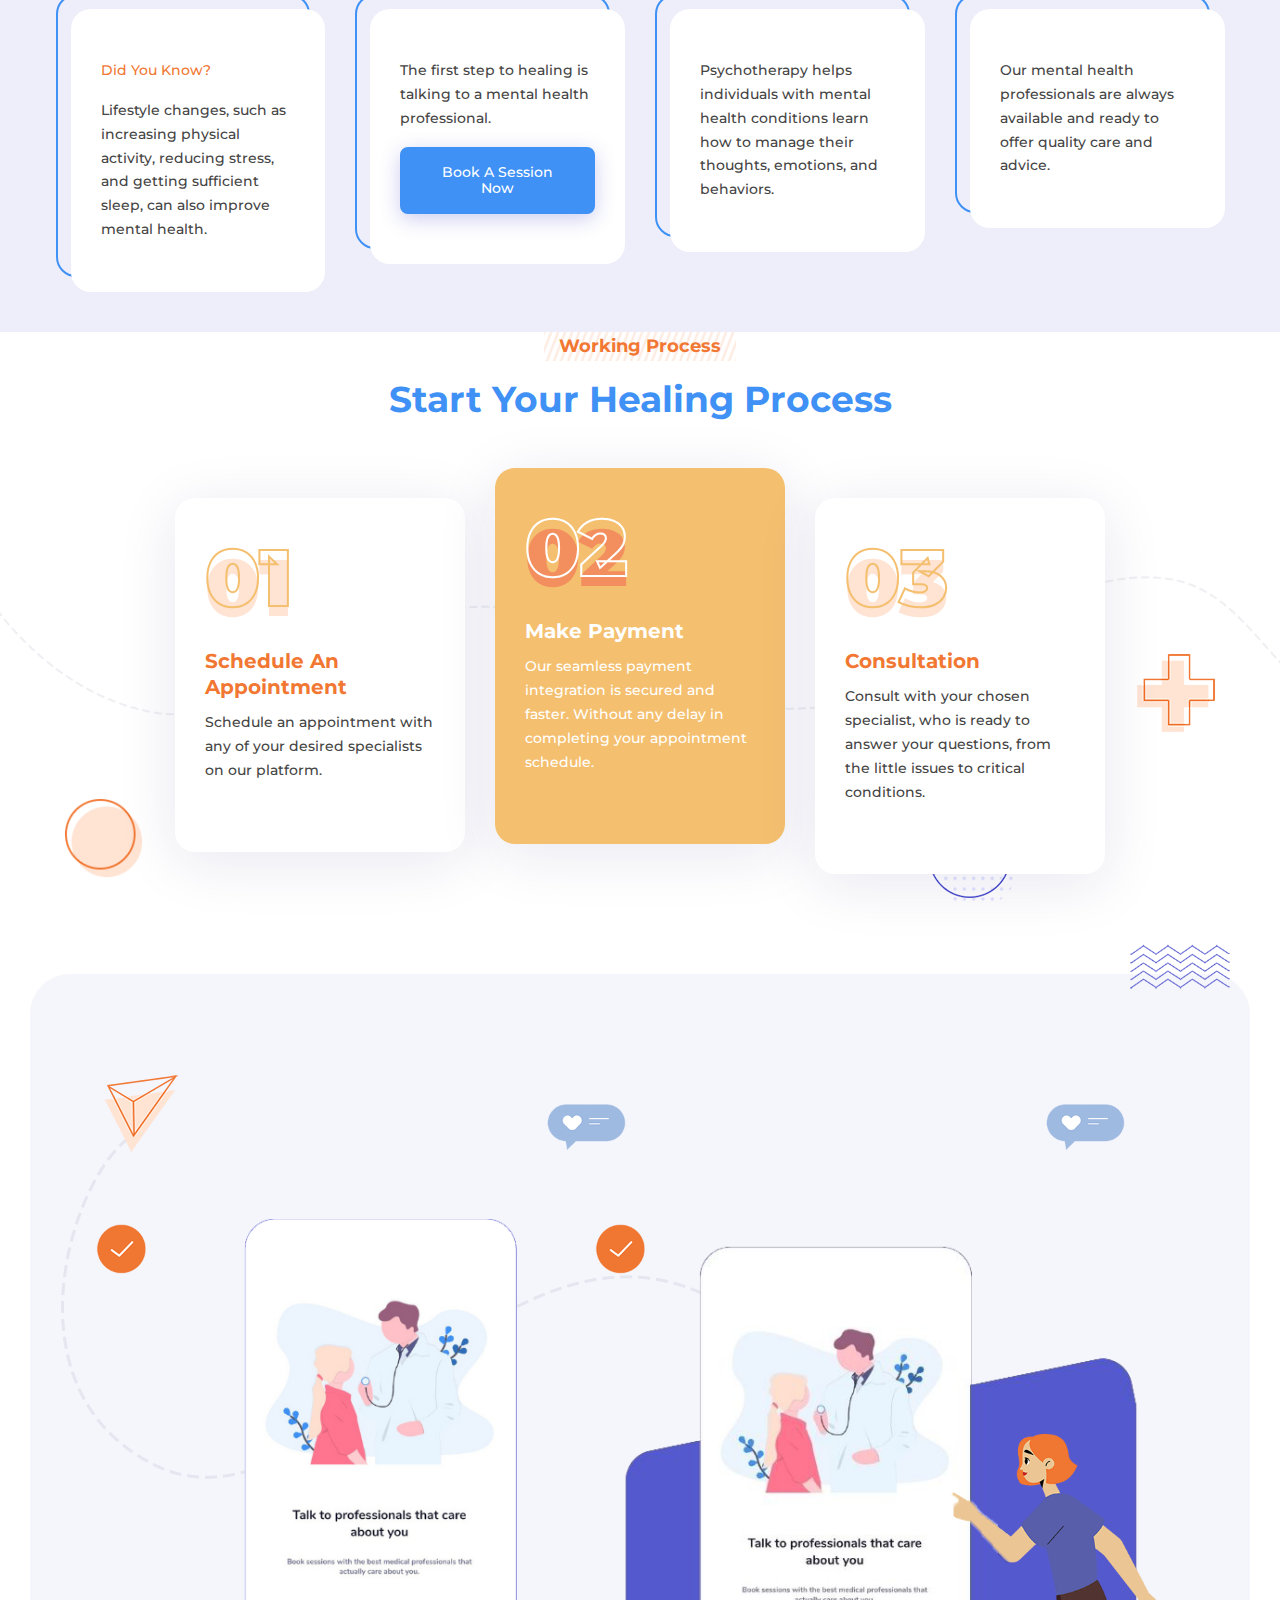
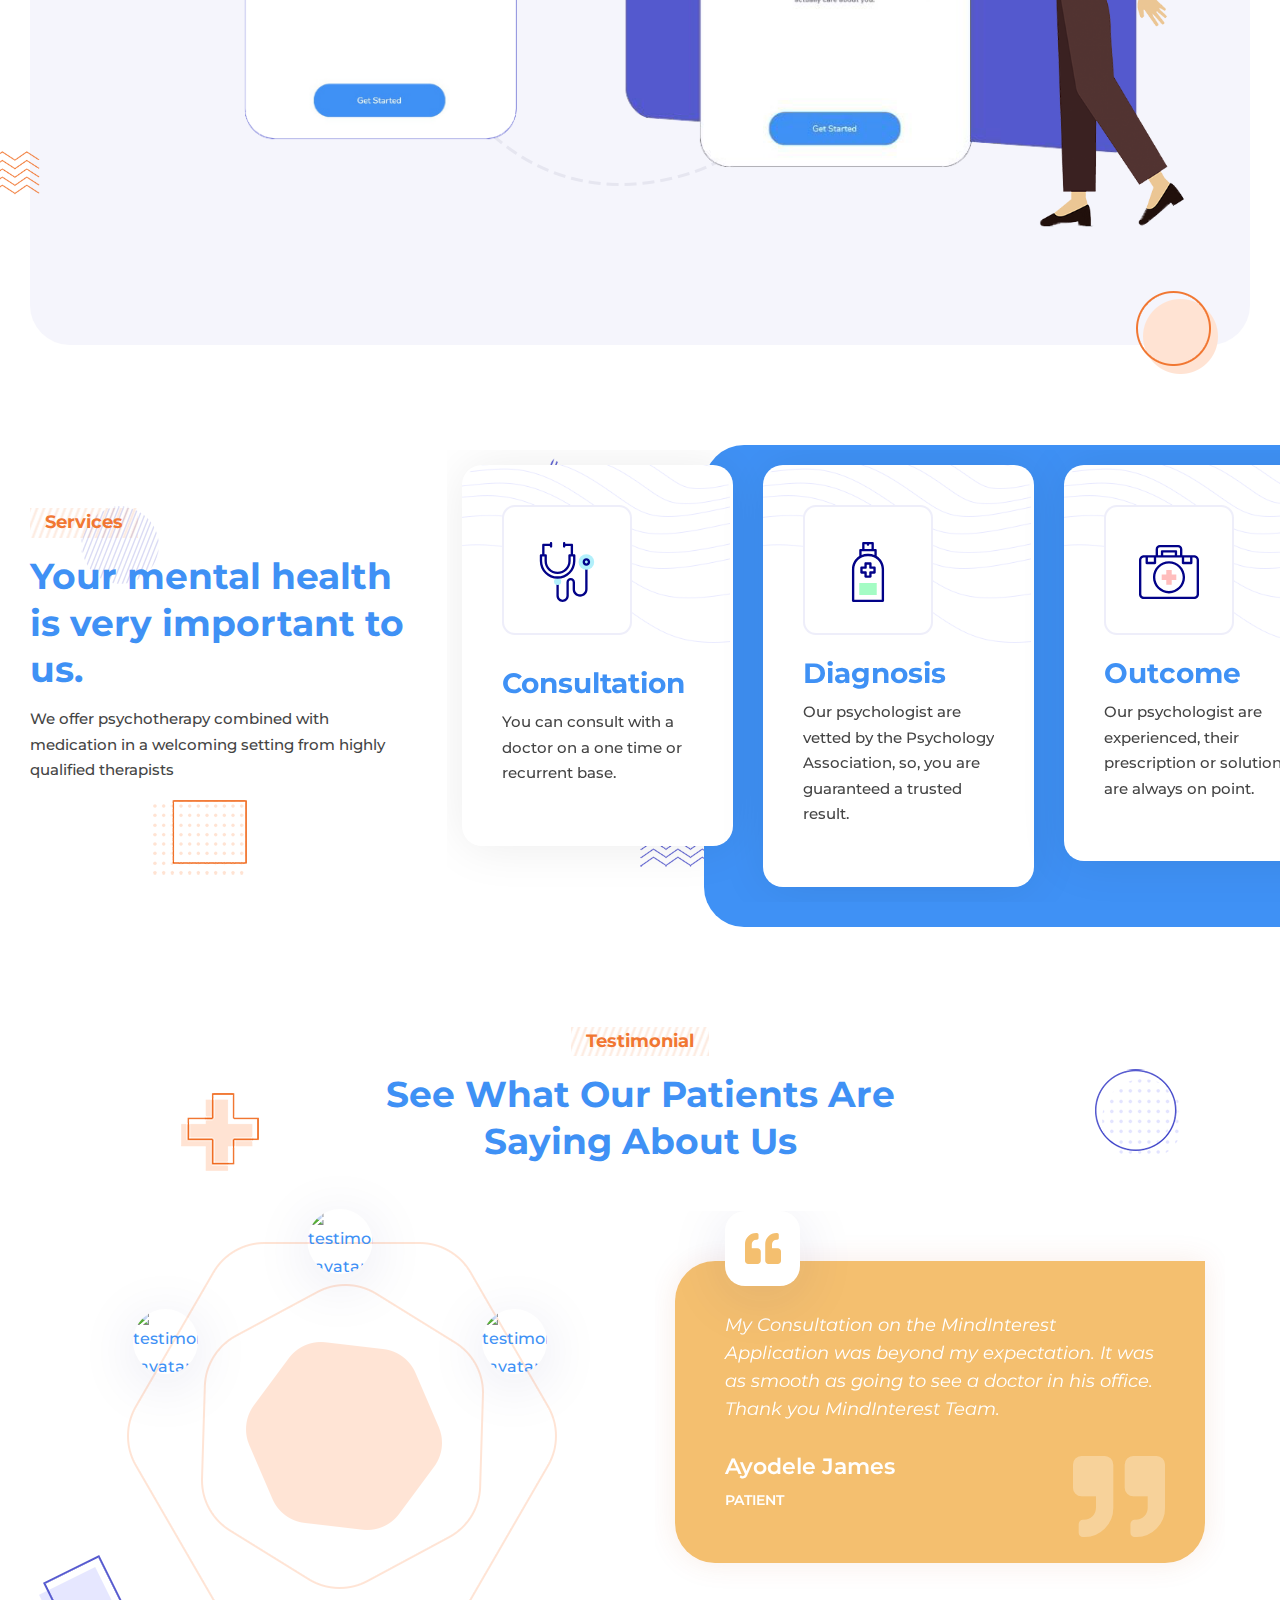
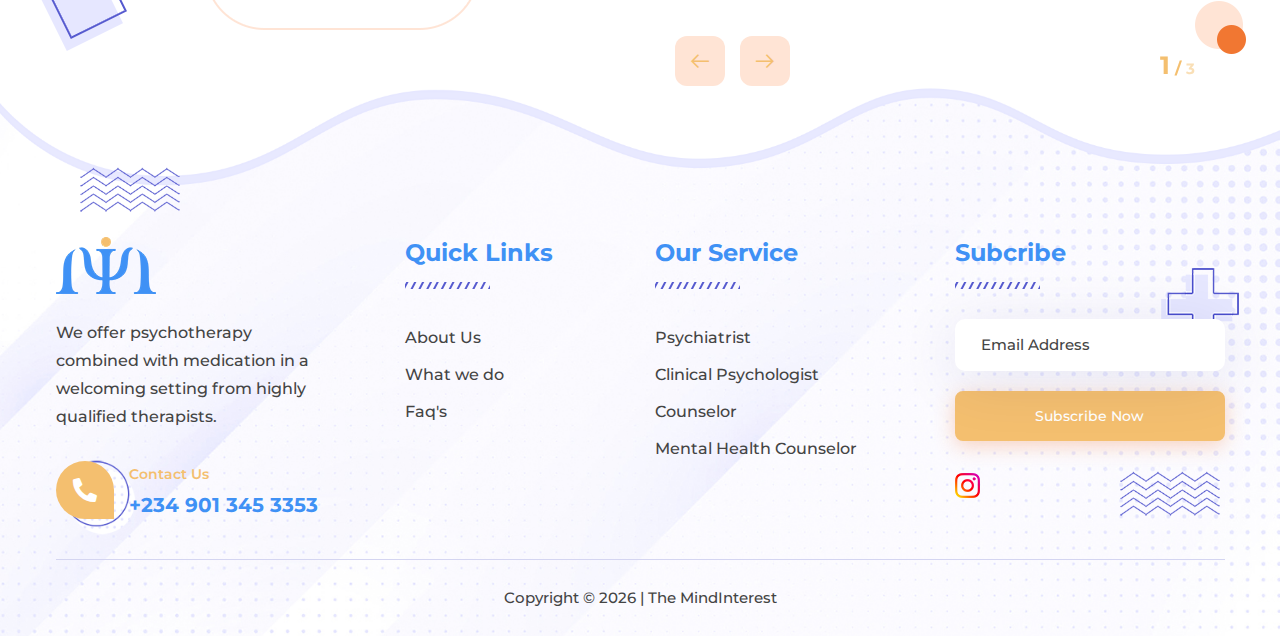
==== commit 5d427e57: "update index page" ====
--- a/index.html
+++ b/index.html
@@ -24,10 +24,10 @@
 	disorders; anxiety, depression, and other psychological disorders."/>
 	<meta property="og:image" content="https://themindinterest.com/demo-image/brandlogo.pdf"/>
 	
-	<meta name="twitter:card" content="summary"/>
+	<!-- <meta name="twitter:card" content="summary"/>
 	<meta name="twitter:url" content="https://twitter.com/leomofthings"/>
 	<meta name="twitter:creator" content="@leomofthings"/>
-	<meta name="twitter:title" content="PM, Frontend Developer, Community Manager"/>
+	<meta name="twitter:title" content="PM, Frontend Developer, Community Manager"/> -->
 
 	
 	<meta name="format-detection" content="telephone=no">
@@ -462,16 +462,16 @@
 			<div class="container">
 				<div class="heading-bx text-center">
 					<h6 class="title-ext text-secondary">Testimonial</h6>
-					<h2 class="title m-b0">See What Are The Patients <br>Saying About us</h2>
+					<h2 class="title m-b0">See What Our Patients Are<br>Saying About Us</h2>
 				</div>
 				<div class="row align-items-center">
 					<div class="col-lg-6 text-center">
 						<div class="thumb-wraper">
 							<img class="bg-img" src="images/testimonials/shape.png" alt="">
 							<ul>
-								<li data-member="1"><a href="javascript:void(0);"><img src="images/demo-images/pic1.jpg" alt=""/></a></li>
-								<li data-member="2"><a href="javascript:void(0);"><img src="images/demo-images/pic2.jpg" alt=""/></a></li>
-								<li data-member="3"><a href="javascript:void(0);"><img src="images/demo-images/pic3.jpg" alt=""/></a></li>
+								<li data-member="1"><a href="javascript:void(0);"><img src="https://res.cloudinary.com/leomiscoding/image/upload/v1677284084/zyfdlaofk4d8irezux9o.png" alt="testimonial avatar"/></a></li>
+								<li data-member="2"><a href="javascript:void(0);"><img src="https://res.cloudinary.com/leomiscoding/image/upload/v1677284292/xkeggp2zd3c0jak7wwho.jpg" alt="testimonial avatar"/></a></li>
+								<li data-member="3"><a href="javascript:void(0);"><img src="https://res.cloudinary.com/leomiscoding/image/upload/v1677284382/vbxps7c9ekgg2qlvednn.jpg" alt="testimonial avatar"/></a></li>
 							</ul>
 						</div>
 					</div>
@@ -481,7 +481,7 @@
 								<div class="swiper-slide" data-rel="1">
 									<div class="testimonial-bx">
 										<div class="testimonial-content">
-											<p>My Consultation on the MindInterest Application wasn beyond my expectation. It was as smooth as going to see a doctor in his office. Thank you MindInterest Team.</p>
+											<p>My Consultation on the MindInterest Application was beyond my expectation. It was as smooth as going to see a doctor in his office. Thank you MindInterest Team.</p>
 										</div>
 										<div class="client-info">
 											<h5 class="name">Ayodele James</h5>
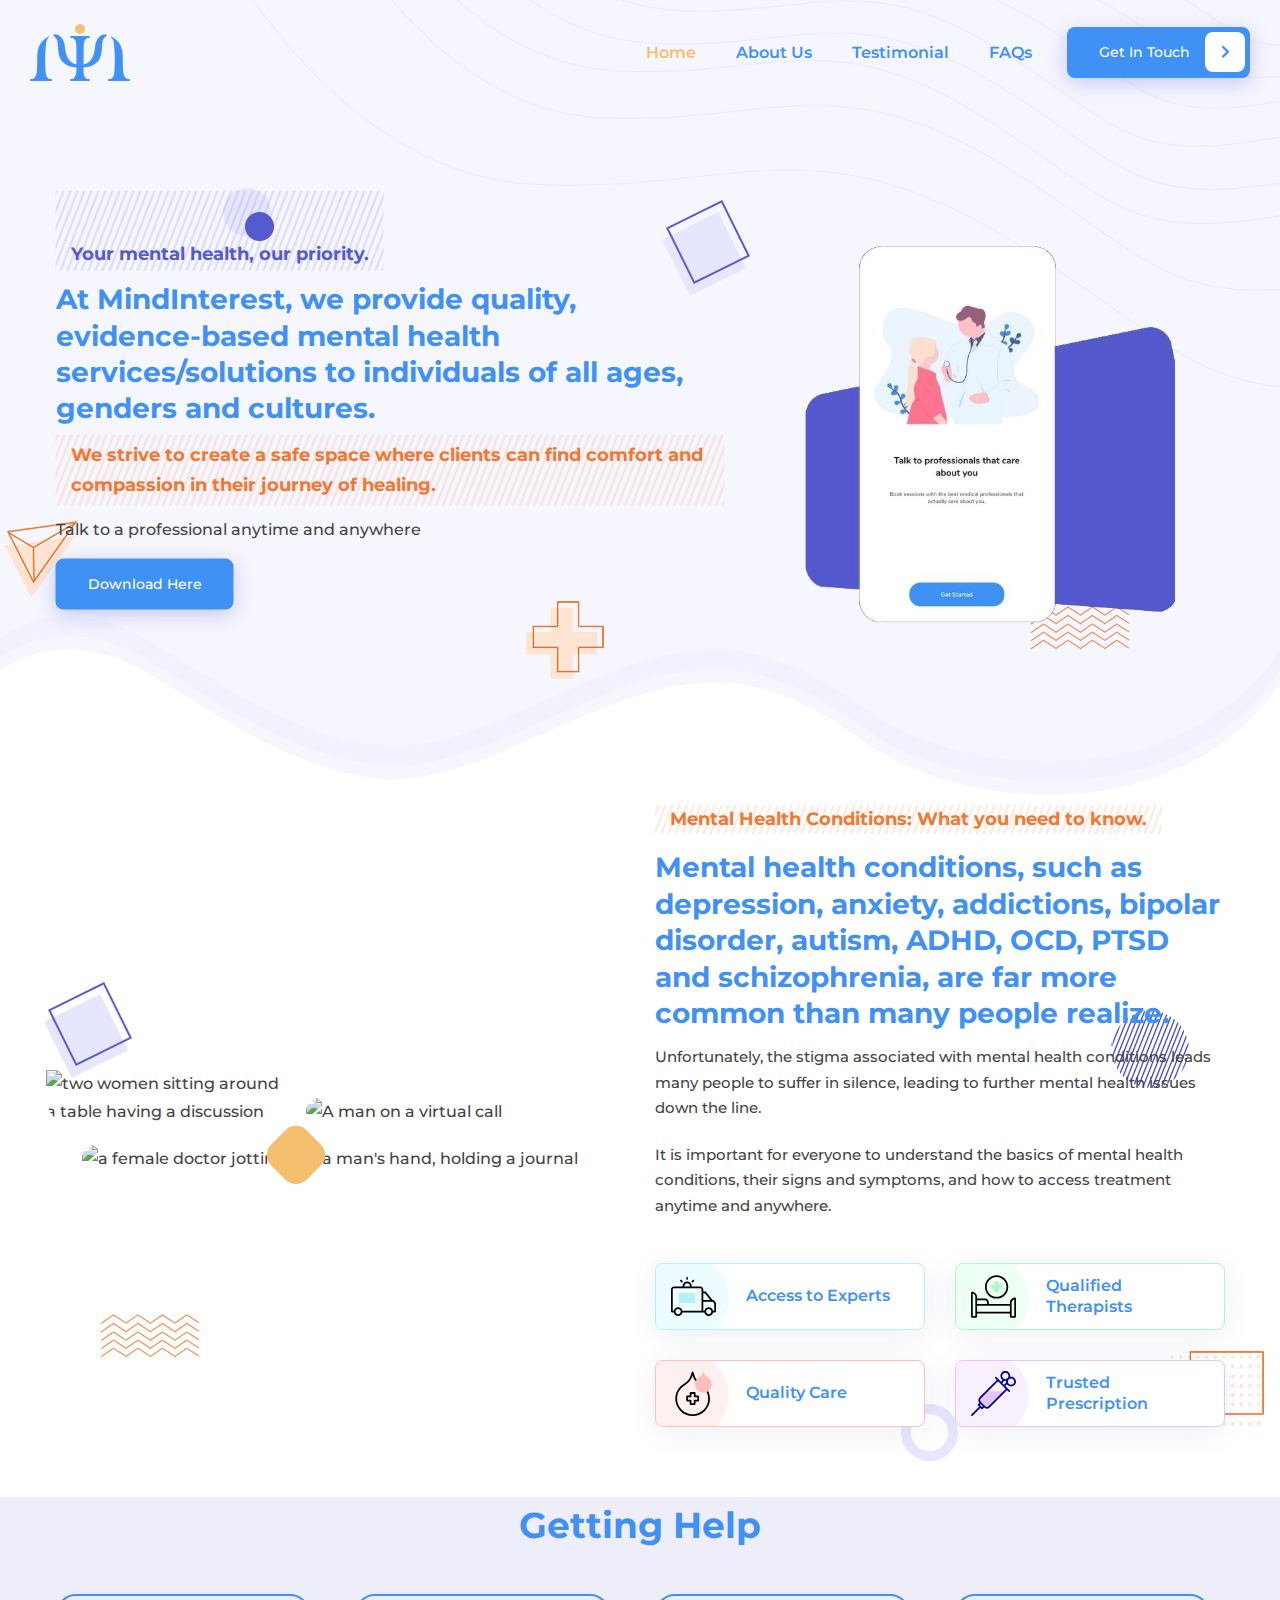
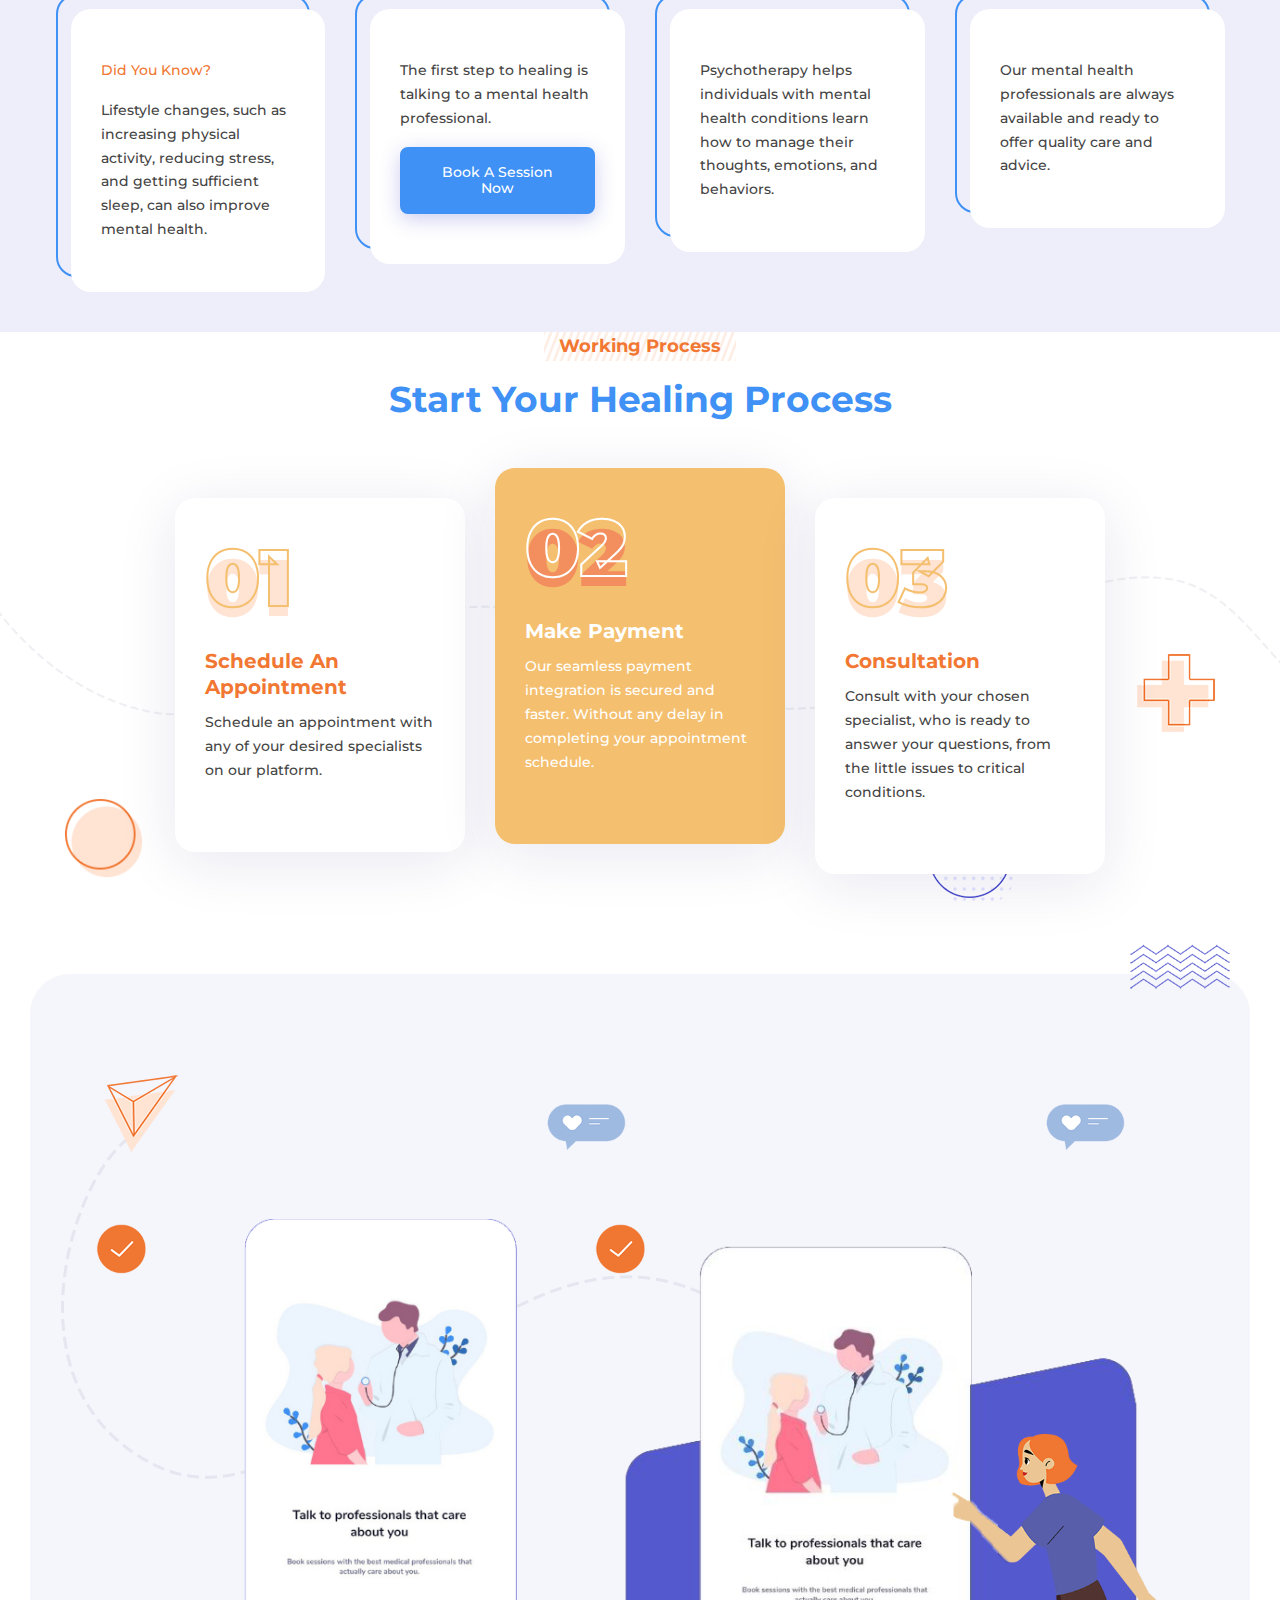
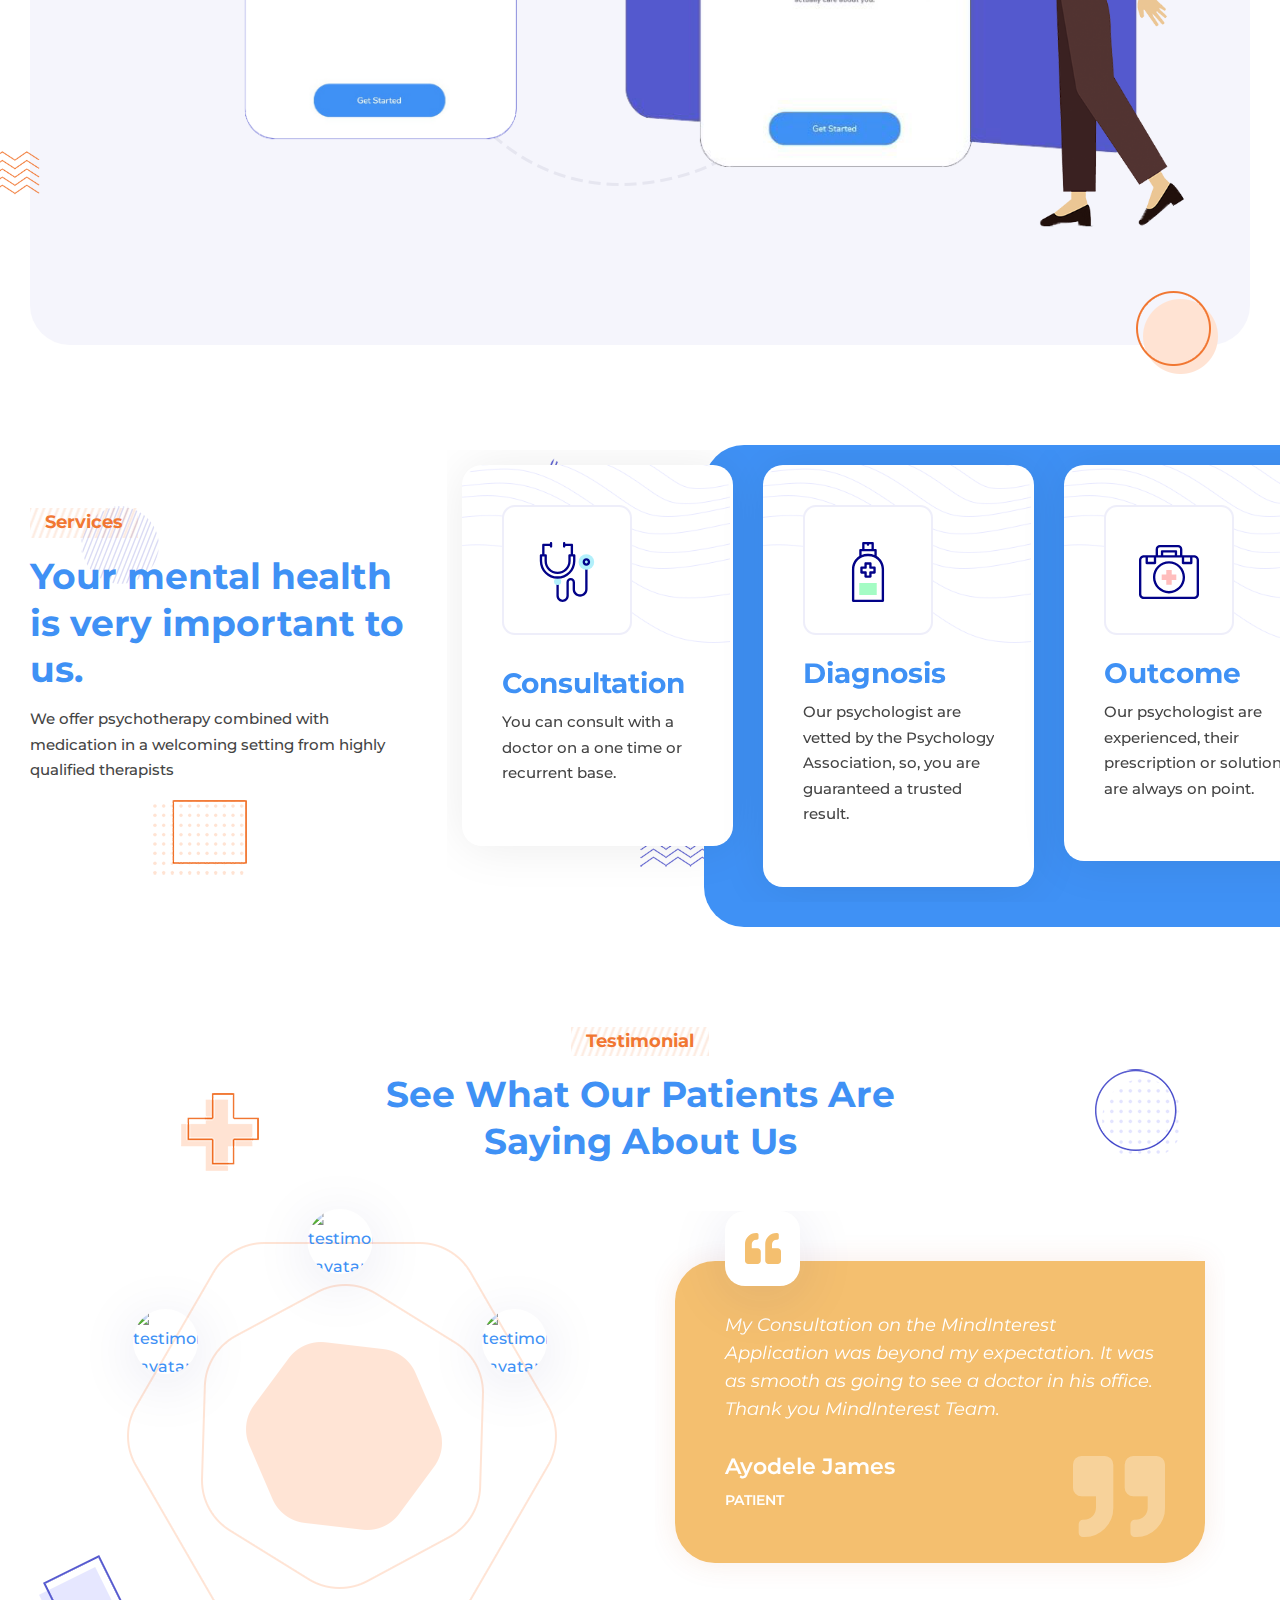
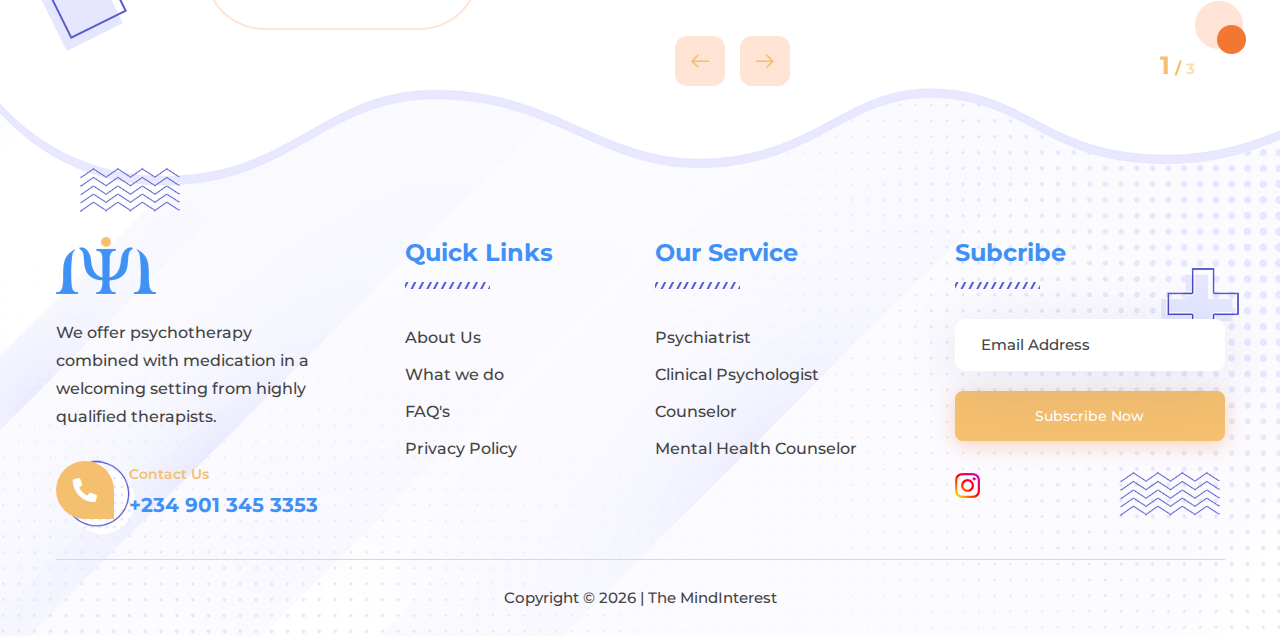
==== commit f7faa668: "added privacy policy page" ====
--- a/index.html
+++ b/index.html
@@ -563,9 +563,10 @@
 						<div class="widget footer_widget ml-50">
 							<h3 class="footer-title">Quick Links</h3>
 							<ul>
-								<li><a href="about-us.html"><span>About Us</span></a></li>
-								<li><a href="services.html"><span>What we do</span></a></li>
-								<li><a href="faq.html"><span>Faq's</span></a></li>
+								<li><a href="about-us.html" target="_blank"><span>About Us</span></a></li>
+								<li><a href="services.html" target="_blank"><span>What we do</span></a></li>
+								<li><a href="faq.html" target="_blank"><span>FAQ's</span></a></li>
+								<li><a href="privacy-policy.html" target="_blank"><span>Privacy Policy</span></a></li>
 							</ul>
 						</div>
 					</div>
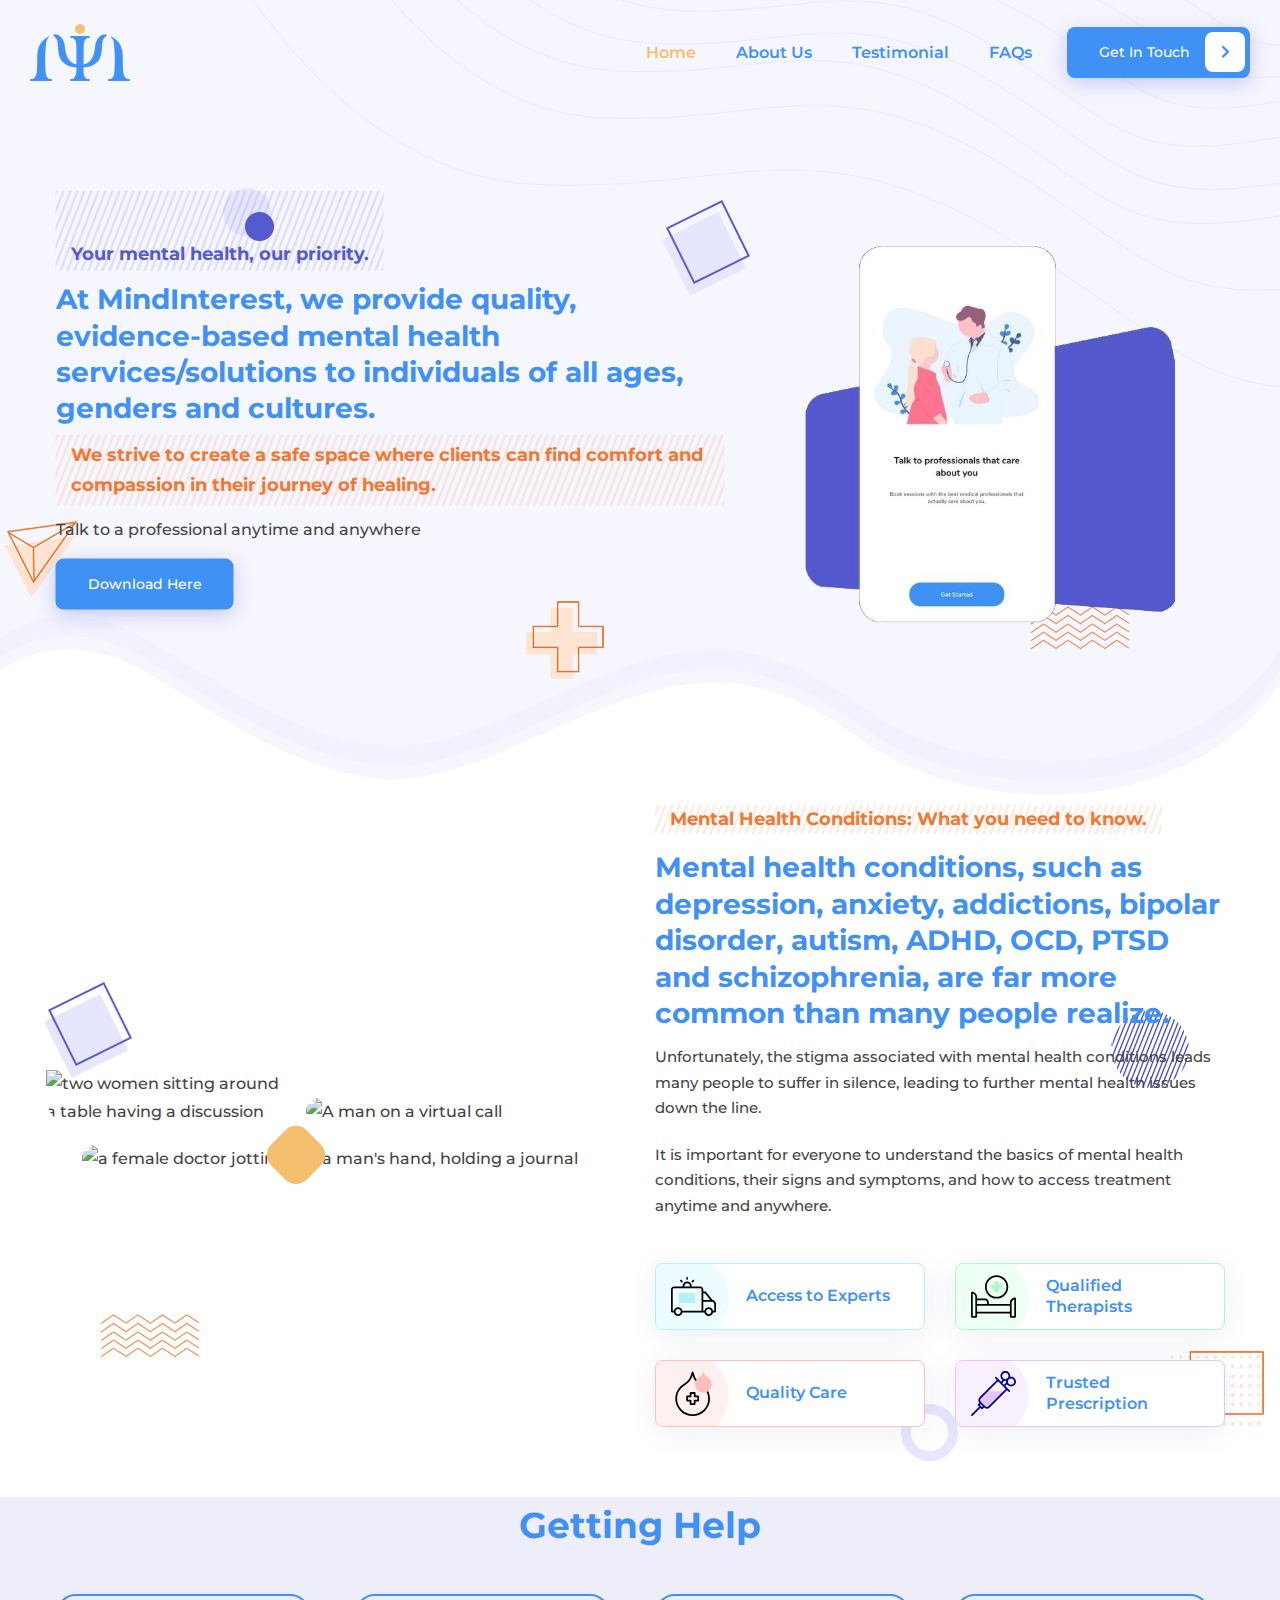
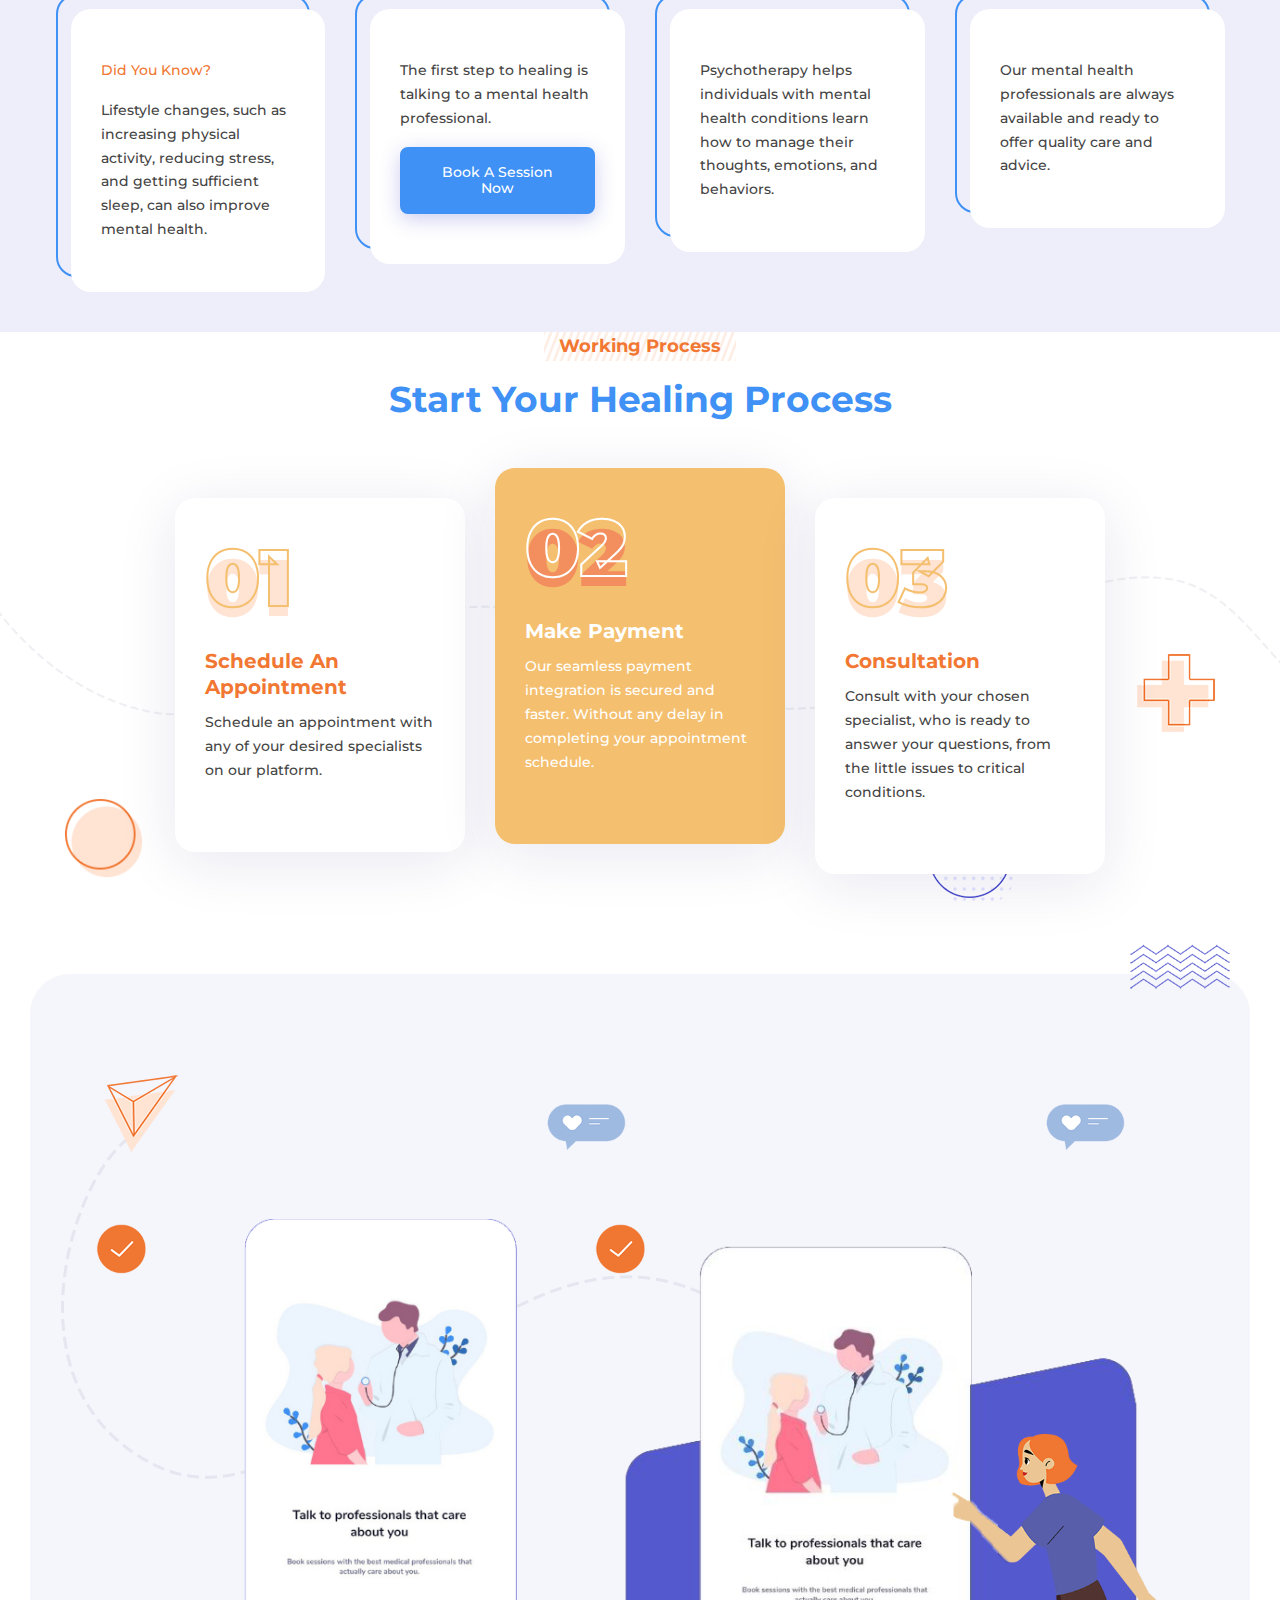
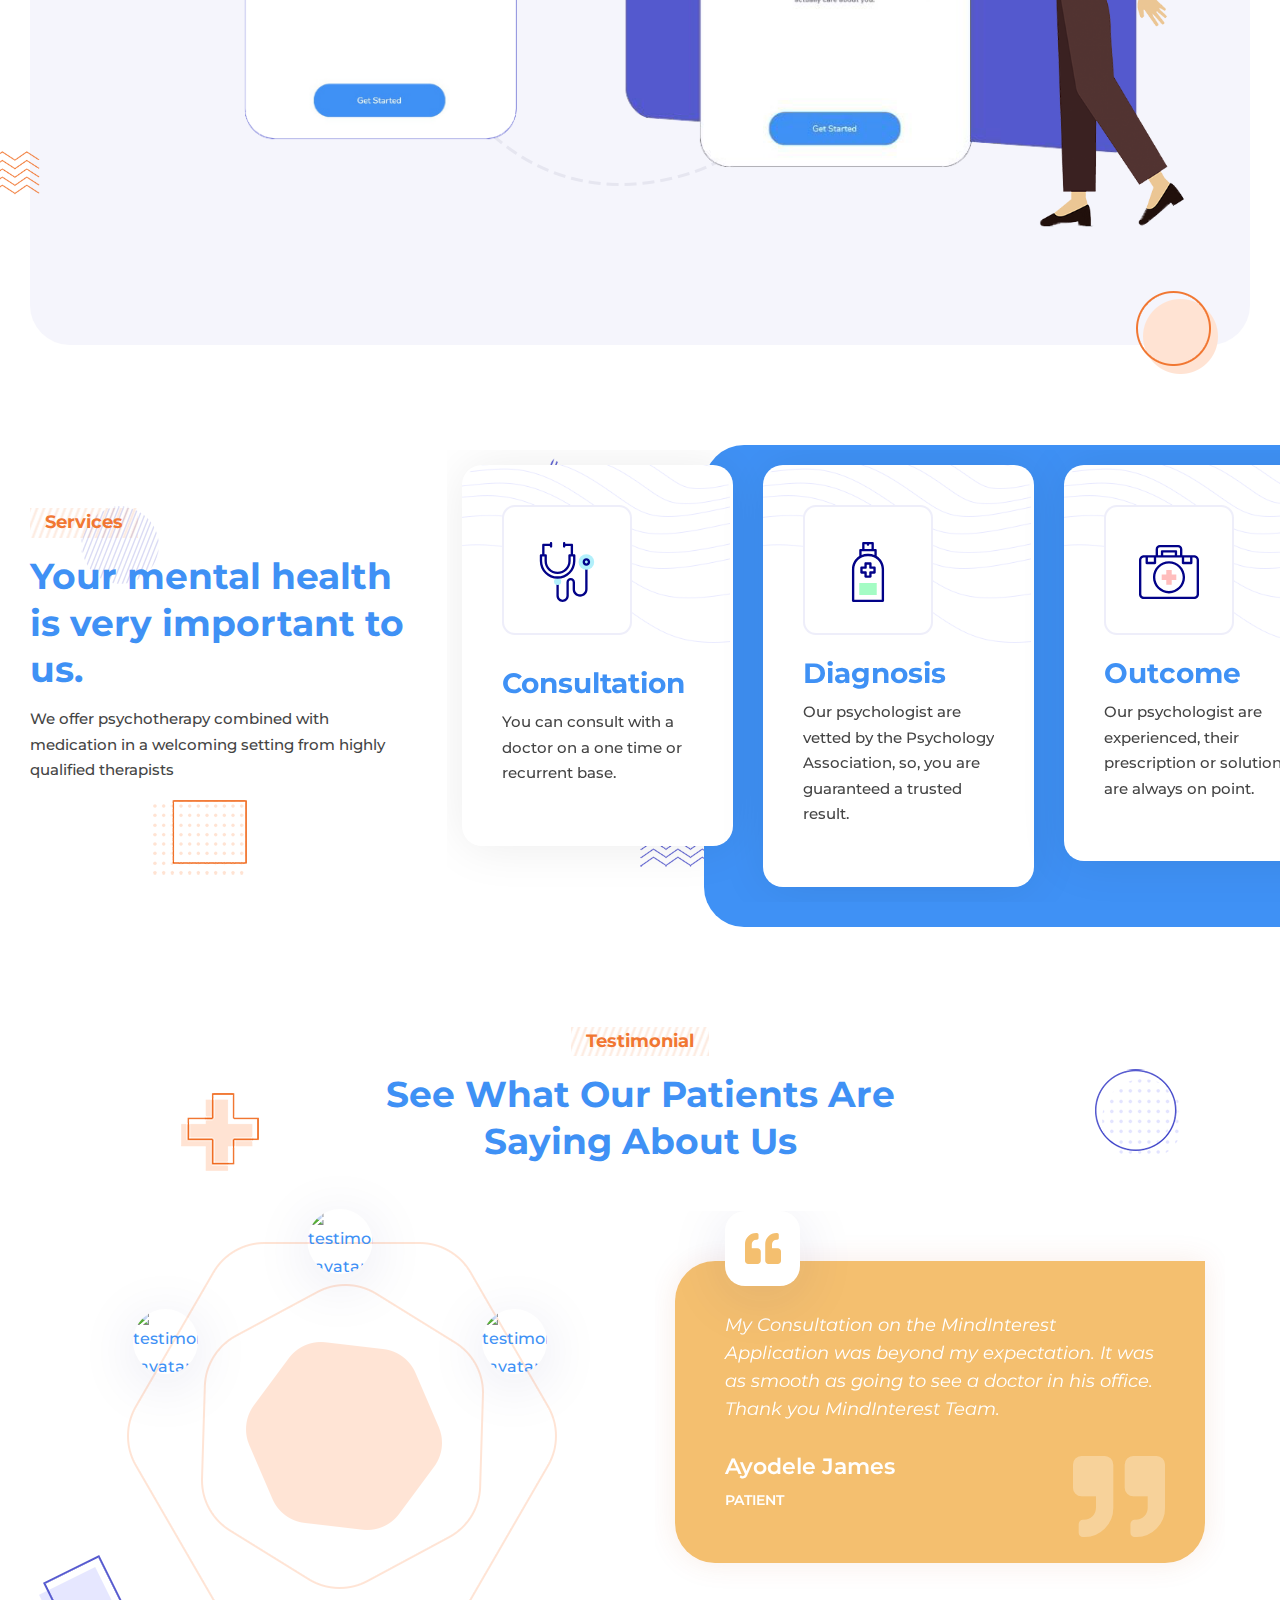
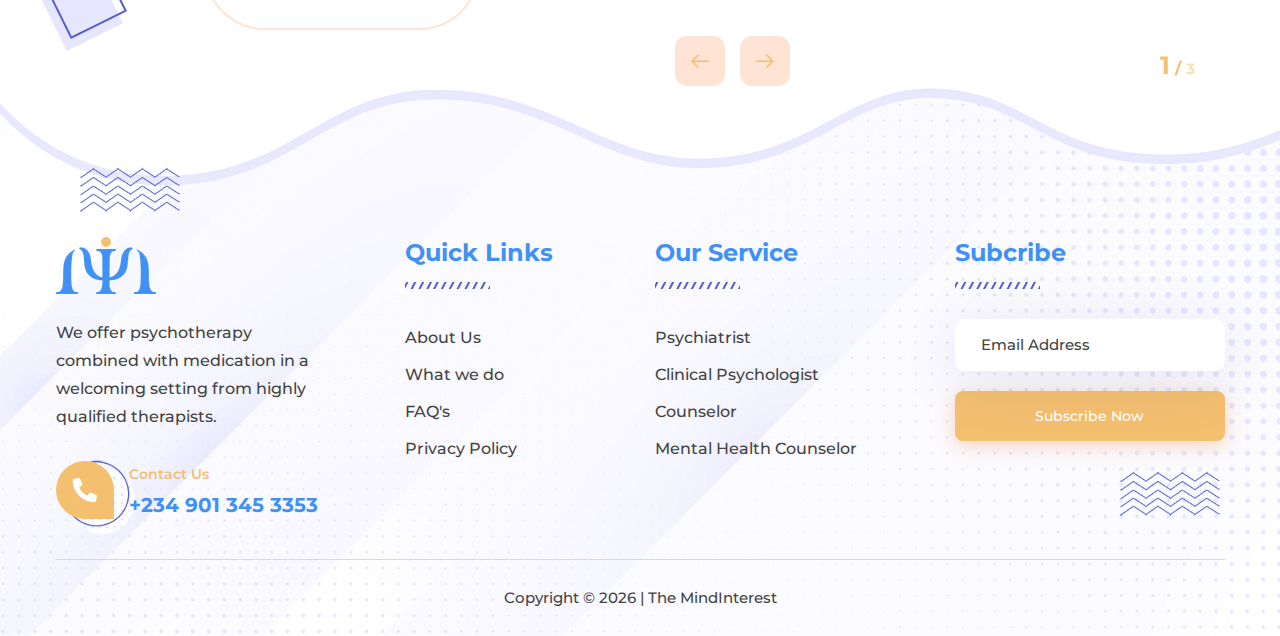
==== commit 19d36133: "added lazy loading to image tags" ====
--- a/index.html
+++ b/index.html
@@ -71,7 +71,7 @@
 				<div class="container-fluid clearfix">
 					<!-- website logo -->
 					<div class="menu-logo logo-dark">
-						<a href="index.html"><img src="images/brand-logo/home--logo.png" alt="the mindinterest logo"></a>
+						<a href="index.html"><img loading="lazy" src="images/brand-logo/home--logo.png" alt="the mindinterest logo"></a>
 					</div>
 					<!-- nav toggle button -->
 					<button class="navbar-toggler collapsed menuicon justify-content-end" type="button" data-bs-toggle="collapse" data-bs-target="#menuDropdown" aria-controls="menuDropdown" aria-expanded="false" aria-label="Toggle navigation">
@@ -88,7 +88,7 @@
 					</div>
 					<div class="menu-links navbar-collapse collapse justify-content-end" id="menuDropdown">
 						<div class="menu-logo">
-							<a href="index.html"><img src="images/brand-logo/home--logo.png" alt="the mindinterest logo"></a>
+							<a href="index.html"><img loading="lazy" src="images/brand-logo/home--logo.png" alt="the mindinterest logo"></a>
 						</div>
 						<ul class="nav navbar-nav">	
 							<li class="active"><a href="index.html">Home</a></li>
@@ -128,22 +128,22 @@
 
 
 						<p>Talk to a professional anytime and anywhere</p>
-						<!-- <a href="#!"><img src="images/stores/app-store.png" alt=""></a>
-						<a href="#!"><img src="images/stores/play-store.png" alt=""></a> -->
+						<!-- <a href="#!"><img loading="lazy" src="images/stores/app-store.png" alt=""></a>
+						<a href="#!"><img loading="lazy" src="images/stores/play-store.png" alt=""></a> -->
 						<a href="#" class="btn btn-primary shadow">Download Here</a>
 					</div>
 					<div class="col-lg-5 col-md-6 col-sm-5">
 						<div class="banner-img">
-							<img src="images/demo-images/hero-img.png" alt="app interface on a purple background">
-						</div>
-					</div>
-				</div>
-			</div>
-			<img class="pt-img1 animate1" src="images/shap/trangle-orange.png" alt="">
-			<img class="pt-img2 animate2" src="images/shap/square-blue.png" alt="">
-			<img class="pt-img3 animate3" src="images/shap/chicle-blue-2.png" alt="">
-			<img class="pt-img4 animate4" src="images/shap/plus-orange.png" alt="">
-			<img class="pt-img5 animate-wave" src="images/shap/wave-orange.png" alt="">
+							<img loading="lazy" src="images/demo-images/hero-img.png" alt="app interface on a purple background">
+						</div>
+					</div>
+				</div>
+			</div>
+			<img loading="lazy" class="pt-img1 animate1" src="images/shap/trangle-orange.png" alt="">
+			<img loading="lazy" class="pt-img2 animate2" src="images/shap/square-blue.png" alt="">
+			<img loading="lazy" class="pt-img3 animate3" src="images/shap/chicle-blue-2.png" alt="">
+			<img loading="lazy" class="pt-img4 animate4" src="images/shap/plus-orange.png" alt="">
+			<img loading="lazy" class="pt-img5 animate-wave" src="images/shap/wave-orange.png" alt="">
 		</div>
 		
 		<!-- About us -->
@@ -153,10 +153,10 @@
 					<div class="col-lg-6 mb-30">
 						<div class="about-thumb-area">
 							<ul>
-								<li><img class="about-thumb1" src="https://res.cloudinary.com/leomiscoding/image/upload/c_fill,h_254,w_254/v1677018735/photo-1573497491208-6b1acb260507.jpg" alt="two women sitting around a table having a discussion"></li>
-								<li><img class="about-thumb2" src="https://res.cloudinary.com/leomiscoding/image/upload/c_fill,h_325,w_325/v1677017623/photo-1616587894289-86480e533129.jpg" alt="A man on a virtual call"></li>
-								<li><img class="about-thumb3" src="https://res.cloudinary.com/leomiscoding/image/upload/c_fill,h_185,w_185/v1677017170/pexels-photo-6098057.jpg" alt="a female doctor jotting"></li>
-								<li><img class="about-thumb2" src="https://res.cloudinary.com/leomiscoding/image/upload/c_fit,h_325,w_325/v1677018512/pexels-photo-5699458.jpg" alt="a man's hand, holding a journal"></li>
+								<li><img loading="lazy" class="about-thumb1" src="https://res.cloudinary.com/leomiscoding/image/upload/c_fill,h_254,w_254/v1677018735/photo-1573497491208-6b1acb260507.jpg" alt="two women sitting around a table having a discussion"></li>
+								<li><img loading="lazy" class="about-thumb2" src="https://res.cloudinary.com/leomiscoding/image/upload/c_fill,h_325,w_325/v1677017623/photo-1616587894289-86480e533129.jpg" alt="A man on a virtual call"></li>
+								<li><img loading="lazy" class="about-thumb3" src="https://res.cloudinary.com/leomiscoding/image/upload/c_fill,h_185,w_185/v1677017170/pexels-photo-6098057.jpg" alt="a female doctor jotting"></li>
+								<li><img loading="lazy" class="about-thumb2" src="https://res.cloudinary.com/leomiscoding/image/upload/c_fit,h_325,w_325/v1677018512/pexels-photo-5699458.jpg" alt="a man's hand, holding a journal"></li>
 							</ul>
 						</div>
 					</div>
@@ -243,11 +243,11 @@
 					</div>
 				</div>
 			</div>
-			<img class="pt-img1 animate-wave" src="images/shap/wave-orange.png" alt="">
-			<img class="pt-img2 animate2" src="images/shap/circle-small-blue.png" alt="">
-			<img class="pt-img3 animate-rotate" src="images/shap/line-circle-blue.png" alt="">
-			<img class="pt-img4 animate-wave" src="images/shap/square-dots-orange.png" alt="">
-			<img class="pt-img5 animate2" src="images/shap/square-blue.png" alt="">
+			<img loading="lazy" class="pt-img1 animate-wave" src="images/shap/wave-orange.png" alt="">
+			<img loading="lazy" class="pt-img2 animate2" src="images/shap/circle-small-blue.png" alt="">
+			<img loading="lazy" class="pt-img3 animate-rotate" src="images/shap/line-circle-blue.png" alt="">
+			<img loading="lazy" class="pt-img4 animate-wave" src="images/shap/square-dots-orange.png" alt="">
+			<img loading="lazy" class="pt-img5 animate2" src="images/shap/square-blue.png" alt="">
 		</section>
 		
 		<!-- Fact section -->
@@ -324,9 +324,9 @@
 					</div>
 				</div>
 			</div>
-			<img class="pt-img1 animate1" src="images/shap/circle-orange.png" alt="n orange circle">
-			<img class="pt-img2 animate2" src="images/shap/plus-orange.png" alt="an orange plus sign">
-			<img class="pt-img3 animate3" src="images/shap/circle-dots.png" alt="a circle dots">
+			<img loading="lazy" class="pt-img1 animate1" src="images/shap/circle-orange.png" alt="n orange circle">
+			<img loading="lazy" class="pt-img2 animate2" src="images/shap/plus-orange.png" alt="an orange plus sign">
+			<img loading="lazy" class="pt-img3 animate3" src="images/shap/circle-dots.png" alt="a circle dots">
 		</section>
 			
 		<!-- Appointment -->
@@ -337,29 +337,29 @@
 						<div class="row align-items-center">
 							<div class="col-xl-5 col-lg-6 col-md-6">
 								<div class="appointment-thumb">
-									<img src="images/shot.png" alt="app screenshot">
+									<img loading="lazy" src="images/shot.png" alt="app screenshot">
 									<div class="images-group">
-										<img class="img4" src="images/appointment/check.png" alt="">
-										<img class="img5" src="images/appointment/chat.png" alt="">
+										<img loading="lazy" class="img4" src="images/appointment/check.png" alt="">
+										<img loading="lazy" class="img5" src="images/appointment/chat.png" alt="">
 									</div>
 								</div>
 							</div>
 							<div class="col-xl-7 col-lg-6 col-md-6">
 								<div class="appointment-thumb">
-									<img src="images/demo-images/hero-img.png" alt="">
+									<img loading="lazy" src="images/demo-images/hero-img.png" alt="">
 									<div class="images-group">
-										<img class="img1" src="images/appointment/women.png" alt="">
-										<img class="img4" src="images/appointment/check.png" alt="">
-										<img class="img5" src="images/appointment/chat.png" alt="">
+										<img loading="lazy" class="img1" src="images/appointment/women.png" alt="">
+										<img loading="lazy" class="img4" src="images/appointment/check.png" alt="">
+										<img loading="lazy" class="img5" src="images/appointment/chat.png" alt="">
 									</div>
 								</div>
 							</div>
 						</div>					
 					</div>	
-					<img class="pt-img1 animate1" src="images/shap/trangle-orange.png" alt="">
-					<img class="pt-img2 animate-wave" src="images/shap/wave-orange.png" alt="">
-					<img class="pt-img3 animate-wave" src="images/shap/wave-blue.png" alt="">
-					<img class="pt-img4 animate2" src="images/shap/circle-orange.png" alt="">
+					<img loading="lazy" class="pt-img1 animate1" src="images/shap/trangle-orange.png" alt="">
+					<img loading="lazy" class="pt-img2 animate-wave" src="images/shap/wave-orange.png" alt="">
+					<img loading="lazy" class="pt-img3 animate-wave" src="images/shap/wave-blue.png" alt="">
+					<img loading="lazy" class="pt-img4 animate2" src="images/shap/circle-orange.png" alt="">
 				</div>					
 			</div>
 		</section>
@@ -451,10 +451,10 @@
 					</div>					
 				</div>	 
 			</div>
-			<img class="pt-img1 animate-rotate" src="images/shap/line-circle-blue.png" alt="">
-			<img class="pt-img2 animate2" src="images/shap/square-dots-orange.png" alt="">
-			<img class="pt-img3 animate-wave" src="images/shap/wave-blue.png" alt="">
-			<img class="pt-img4 animate1" src="images/shap/square-rotate.png" alt="">
+			<img loading="lazy" class="pt-img1 animate-rotate" src="images/shap/line-circle-blue.png" alt="">
+			<img loading="lazy" class="pt-img2 animate2" src="images/shap/square-dots-orange.png" alt="">
+			<img loading="lazy" class="pt-img3 animate-wave" src="images/shap/wave-blue.png" alt="">
+			<img loading="lazy" class="pt-img4 animate1" src="images/shap/square-rotate.png" alt="">
 		</section>
 		
 		<!-- Testimonial -->
@@ -467,11 +467,11 @@
 				<div class="row align-items-center">
 					<div class="col-lg-6 text-center">
 						<div class="thumb-wraper">
-							<img class="bg-img" src="images/testimonials/shape.png" alt="">
+							<img loading="lazy" class="bg-img" src="images/testimonials/shape.png" alt="">
 							<ul>
-								<li data-member="1"><a href="javascript:void(0);"><img src="https://res.cloudinary.com/leomiscoding/image/upload/v1677284084/zyfdlaofk4d8irezux9o.png" alt="testimonial avatar"/></a></li>
-								<li data-member="2"><a href="javascript:void(0);"><img src="https://res.cloudinary.com/leomiscoding/image/upload/v1677284292/xkeggp2zd3c0jak7wwho.jpg" alt="testimonial avatar"/></a></li>
-								<li data-member="3"><a href="javascript:void(0);"><img src="https://res.cloudinary.com/leomiscoding/image/upload/v1677284382/vbxps7c9ekgg2qlvednn.jpg" alt="testimonial avatar"/></a></li>
+								<li data-member="1"><a href="javascript:void(0);"><img loading="lazy" src="https://res.cloudinary.com/leomiscoding/image/upload/v1677284084/zyfdlaofk4d8irezux9o.png" alt="testimonial avatar"/></a></li>
+								<li data-member="2"><a href="javascript:void(0);"><img loading="lazy" src="https://res.cloudinary.com/leomiscoding/image/upload/v1677284292/xkeggp2zd3c0jak7wwho.jpg" alt="testimonial avatar"/></a></li>
+								<li data-member="3"><a href="javascript:void(0);"><img loading="lazy" src="https://res.cloudinary.com/leomiscoding/image/upload/v1677284382/vbxps7c9ekgg2qlvednn.jpg" alt="testimonial avatar"/></a></li>
 							</ul>
 						</div>
 					</div>
@@ -528,10 +528,10 @@
 					</div>
 				</div>
 			</div>
-			<img class="pt-img1 animate1" src="images/shap/plus-orange.png" alt="">
-			<img class="pt-img2 animate2" src="images/shap/square-blue.png" alt="">
-			<img class="pt-img3 animate3" src="images/shap/circle-dots.png" alt="">
-			<img class="pt-img4 animate4" src="images/shap/circle-orange-2.png" alt="">
+			<img loading="lazy" class="pt-img1 animate1" src="images/shap/plus-orange.png" alt="">
+			<img loading="lazy" class="pt-img2 animate2" src="images/shap/square-blue.png" alt="">
+			<img loading="lazy" class="pt-img3 animate3" src="images/shap/circle-dots.png" alt="">
+			<img loading="lazy" class="pt-img4 animate4" src="images/shap/circle-orange-2.png" alt="">
 		</section>
 	</div>
 	
@@ -544,7 +544,7 @@
 					<div class="col-xl-3 col-lg-3 col-md-6">
 						<div class="widget widget_info">
 							<div class="footer-logo">
-								<a href="index.html"><img src="images/brand-logo/home--logo.png" alt=""></a>
+								<a href="index.html"><img loading="lazy" src="images/brand-logo/home--logo.png" alt=""></a>
 							</div>
 							<div class="ft-contact">
 								<p>We offer psychotherapy combined with medication in a welcoming setting from highly qualified therapists.
@@ -593,9 +593,9 @@
 							</form>
 							<div class="footer-social-link">
 								<ul>
-									<!-- <li><a target="_blank" href="https://www.facebook.com/"><img src="images/social/facebook.png" alt=""/></a></li> -->
-								 	<!-- <li><a target="_blank" href="https://twitter.com/"><img src="images/social/twitter.png" alt=""/></a></li> -->
-									<li><a target="_blank" href="https://www.instagram.com/themindinterest/"><img src="images/social/instagram.png" alt=""/></a></li>
+									<!-- <li><a target="_blank" href="https://www.facebook.com/"><img loading="lazy" src="images/social/facebook.png" alt=""/></a></li> -->
+								 	<!-- <li><a target="_blank" href="https://twitter.com/"><img loading="lazy" src="images/social/twitter.png" alt=""/></a></li> -->
+									<li><a target="_blank" href="https://www.instagram.com/themindinterest/"><img loading="lazy" src="images/social/instagram.png" alt=""/></a></li>
 								</ul>
 							</div>
 						</div>
@@ -614,10 +614,10 @@
             </div>
 		</div>
 		<!-- footer-shape -->
-		<img class="pt-img1 animate-wave" src="images/shap/wave-blue.png" alt="">
-		<img class="pt-img2 animate1" src="images/shap/circle-dots.png" alt="">
-		<img class="pt-img3 animate-rotate" src="images/shap/plus-blue.png" alt="">
-		<img class="pt-img4 animate-wave" src="images/shap/wave-blue.png" alt="">
+		<img loading="lazy" class="pt-img1 animate-wave" src="images/shap/wave-blue.png" alt="">
+		<img loading="lazy" class="pt-img2 animate1" src="images/shap/circle-dots.png" alt="">
+		<img loading="lazy" class="pt-img3 animate-rotate" src="images/shap/plus-blue.png" alt="">
+		<img loading="lazy" class="pt-img4 animate-wave" src="images/shap/wave-blue.png" alt="">
 	</footer>
     <!-- Footer END ==== -->
 	<button class="back-to-top fa fa-chevron-up"></button>
